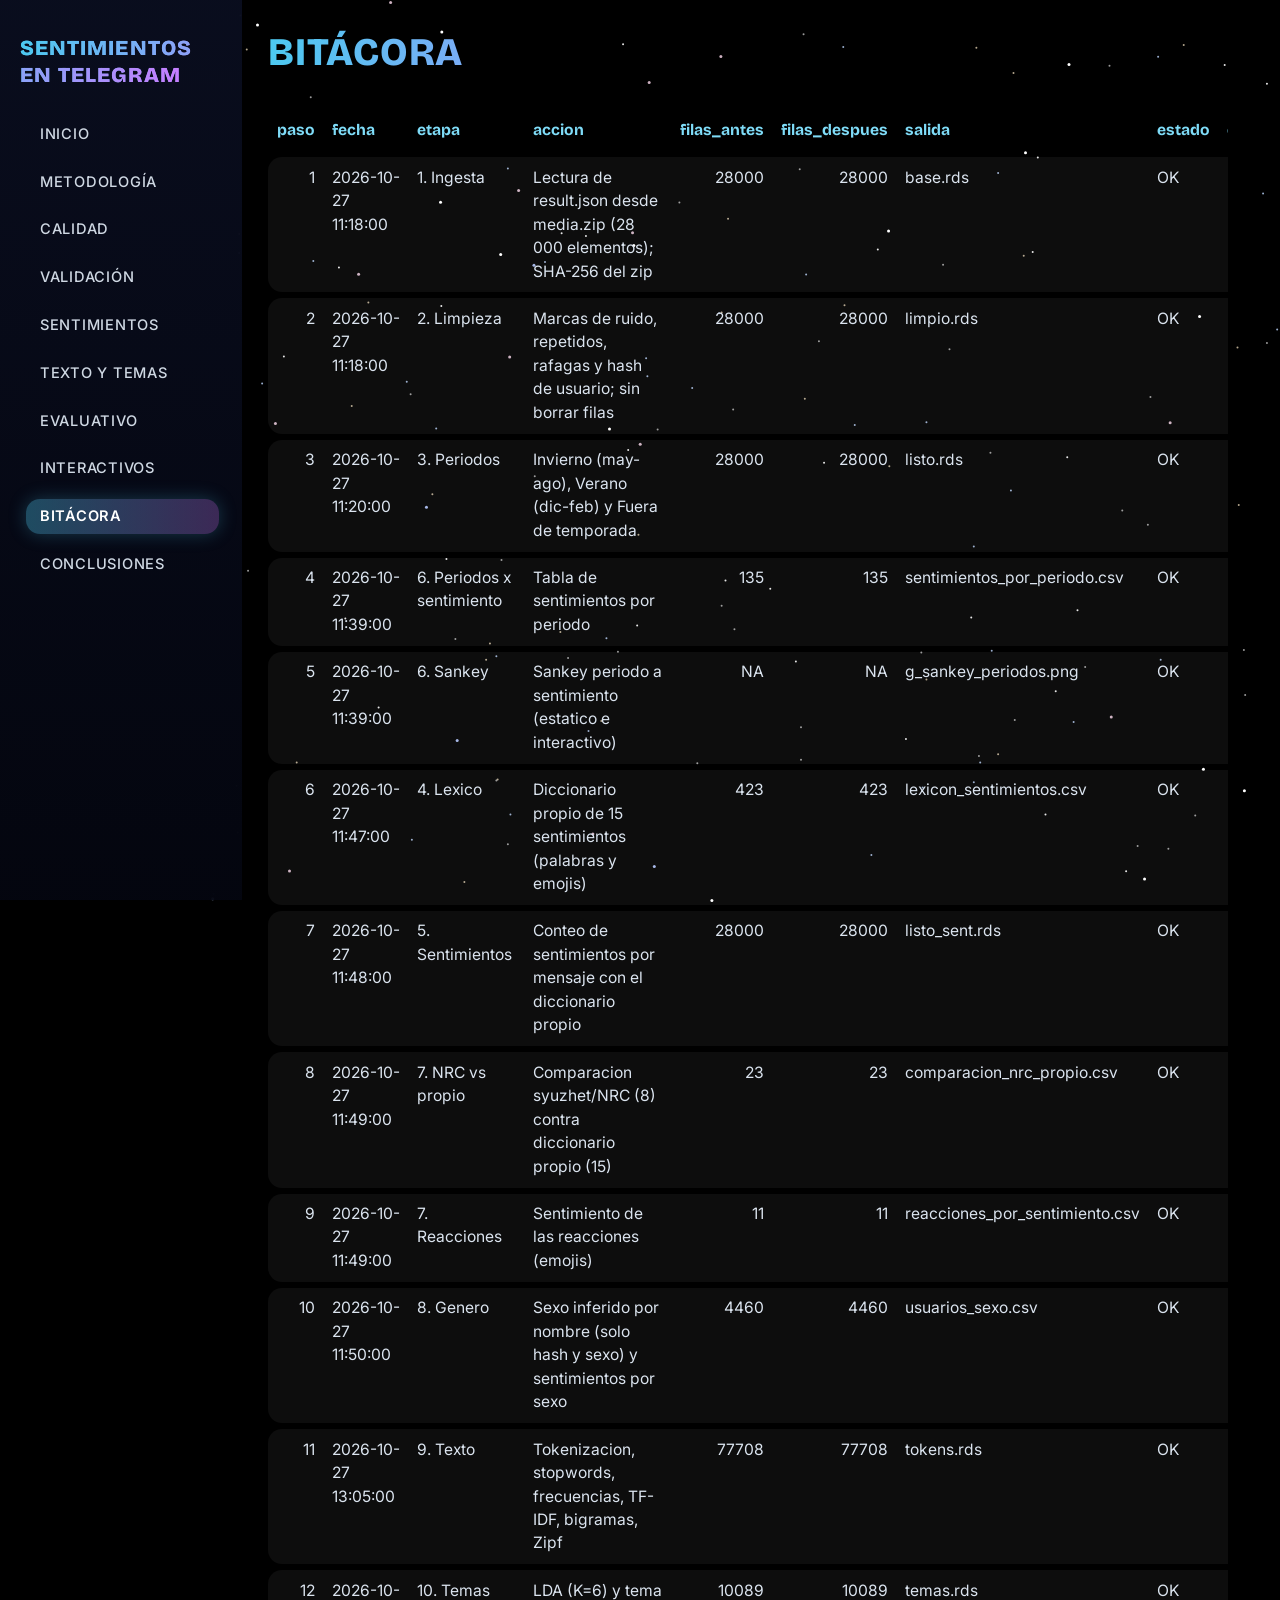
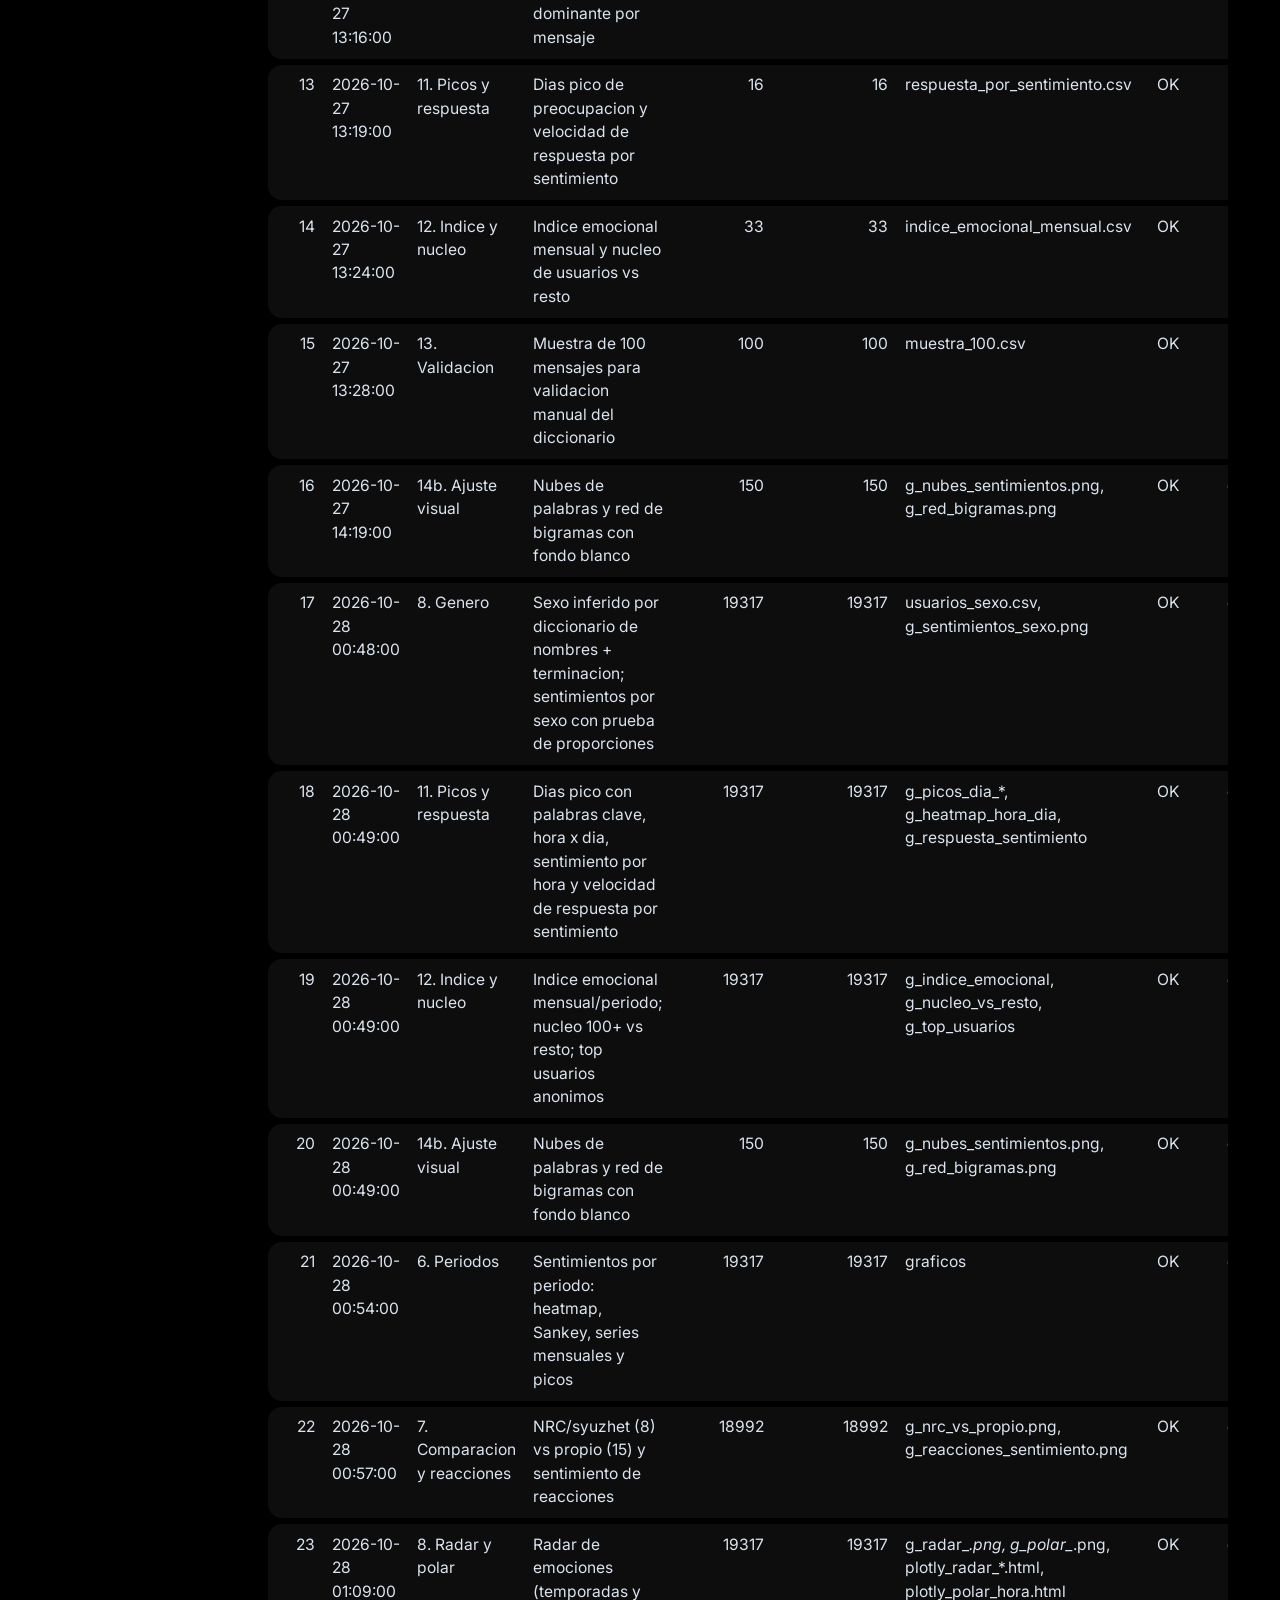
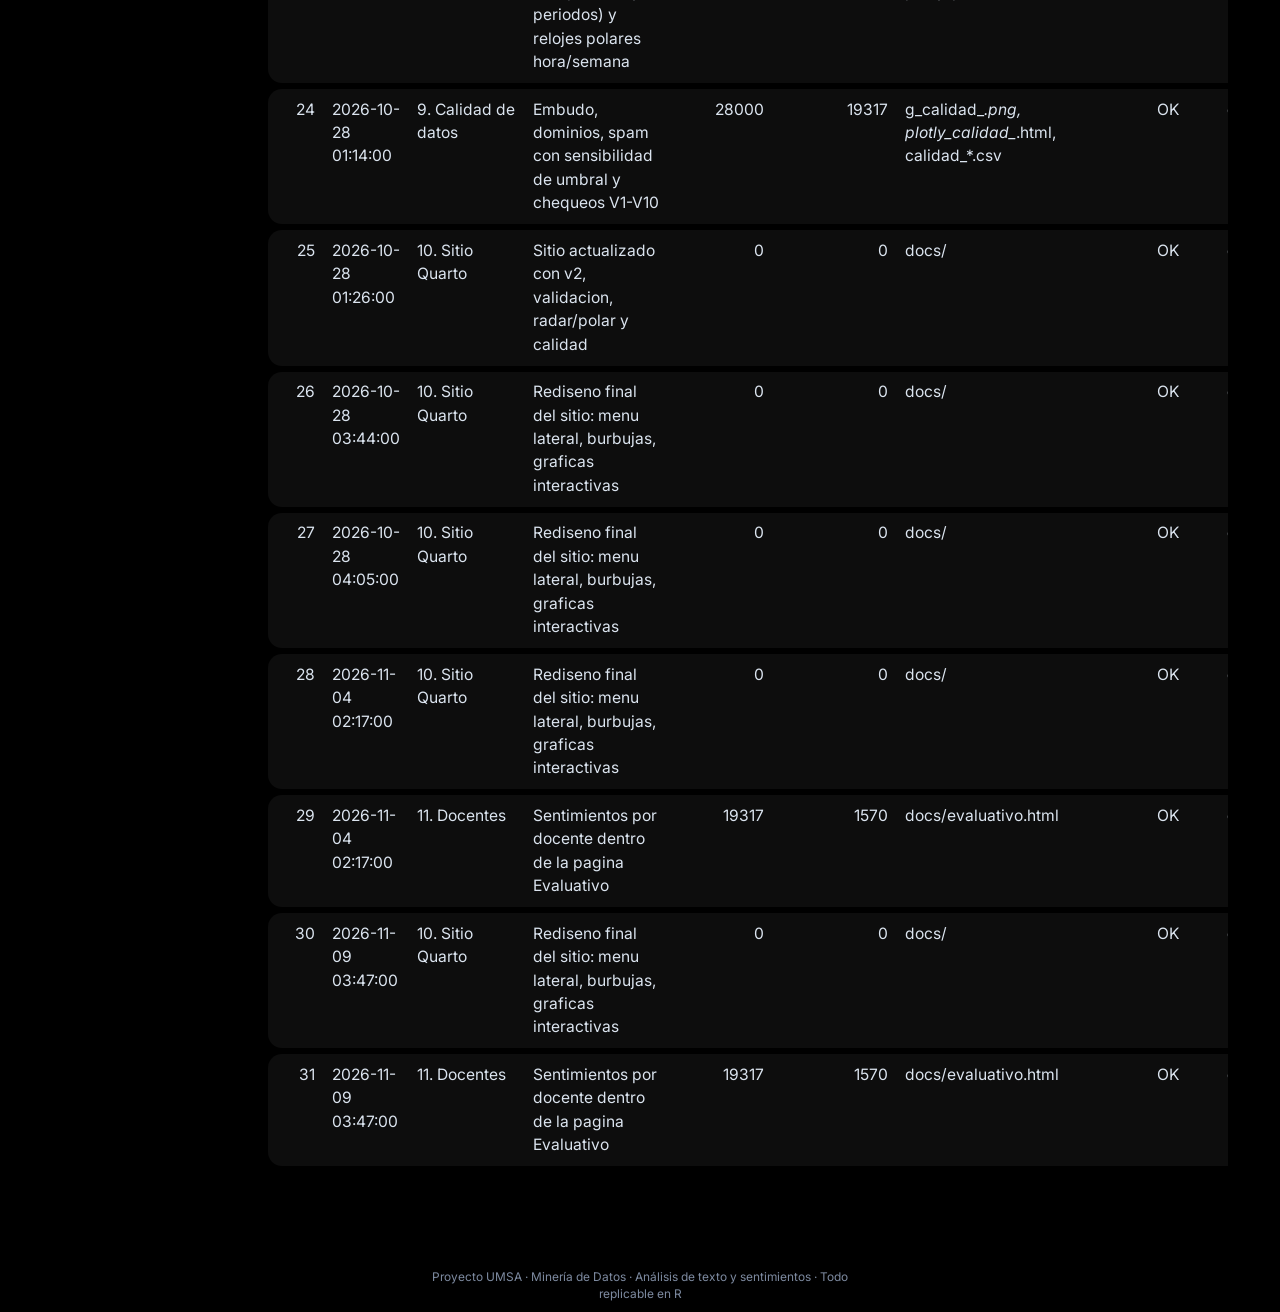
==== bitacora.html @ 72ab1517 "Add files via upload" ====
<!DOCTYPE html>
<html xmlns="http://www.w3.org/1999/xhtml" lang="en" xml:lang="en"><head>

<meta charset="utf-8">
<meta name="generator" content="quarto-1.10.18">

<meta name="viewport" content="width=device-width, initial-scale=1.0, user-scalable=yes">


<title>Bitácora – Sentimientos en Telegram</title>
<style>
/* Default styles provided by pandoc.
** See https://pandoc.org/MANUAL.html#variables-for-html for config info.
*/
span.smallcaps{font-variant: small-caps;}
div.columns{display: flex; gap: 1.5em;}
div.column{flex: auto;}
@media screen {
div.columns{gap: min(4vw, 1.5em);}
div.column{overflow-x: auto;}
}
div.hanging-indent{margin-left: 1.5em; text-indent: -1.5em;}
ul.task-list{list-style: none;}
ul.task-list li input[type="checkbox"] {
  width: 0.8em;
  margin: 0 0.8em 0.2em -1em; /* quarto-specific, see https://github.com/quarto-dev/quarto-cli/issues/4556 */ 
  vertical-align: middle;
}
</style>


<script src="site_libs/quarto-nav/quarto-nav.js"></script>
<script src="site_libs/quarto-nav/headroom.min.js"></script>
<script src="site_libs/clipboard/clipboard.min.js"></script>
<script src="site_libs/quarto-search/autocomplete.umd.js"></script>
<script src="site_libs/quarto-search/fuse.min.js"></script>
<script src="site_libs/quarto-search/quarto-search.js"></script>
<meta name="quarto:offset" content="./">
<script src="site_libs/quarto-html/quarto.js" type="module"></script>
<script src="site_libs/quarto-html/tabsets/tabsets.js" type="module"></script>
<script src="site_libs/quarto-html/popper.min.js"></script>
<script src="site_libs/quarto-html/tippy.umd.min.js"></script>
<script src="site_libs/quarto-html/anchor.min.js"></script>
<link href="site_libs/quarto-html/tippy.css" rel="stylesheet">
<link href="site_libs/quarto-html/quarto-syntax-highlighting-dark-b85bc7c33db8c58e0ec93c3465666fed.css" rel="stylesheet" id="quarto-text-highlighting-styles">
<script src="site_libs/bootstrap/bootstrap.min.js"></script>
<link href="site_libs/bootstrap/bootstrap-icons.css" rel="stylesheet">
<link href="site_libs/bootstrap/bootstrap-5462337d800d4acce2c3aed5f684d181.min.css" rel="stylesheet" append-hash="true" id="quarto-bootstrap" data-mode="dark">
<script id="quarto-search-options" type="application/json">{
  "location": "sidebar",
  "copy-button": false,
  "collapse-after": 3,
  "panel-placement": "start",
  "type": "textbox",
  "limit": 50,
  "keyboard-shortcut": [
    "f",
    "/",
    "s"
  ],
  "show-item-context": false,
  "language": {
    "search-no-results-text": "No results",
    "search-matching-documents-text": "matching documents",
    "search-copy-link-title": "Copy link to search",
    "search-hide-matches-text": "Hide additional matches",
    "search-more-match-text": "more match in this document",
    "search-more-matches-text": "more matches in this document",
    "search-clear-button-title": "Clear",
    "search-text-placeholder": "",
    "search-detached-cancel-button-title": "Cancel",
    "search-submit-button-title": "Submit",
    "search-label": "Search"
  }
}</script>
<style>html{ scroll-behavior: smooth; }</style>


<link rel="stylesheet" href="styles.css">
</head>

<body class="nav-sidebar docked fullcontent quarto-light">

<div id="quarto-search-results"></div>
  <header id="quarto-header" class="headroom fixed-top">
  <nav class="quarto-secondary-nav">
    <div class="container-fluid d-flex">
      <button type="button" class="quarto-btn-toggle btn" data-bs-toggle="collapse" role="button" data-bs-target=".quarto-sidebar-collapse-item" aria-controls="quarto-sidebar" aria-expanded="false" aria-label="Toggle sidebar navigation" onclick="if (window.quartoToggleHeadroom) { window.quartoToggleHeadroom(); }">
        <i class="bi bi-layout-text-sidebar-reverse"></i>
      </button>
        <nav class="quarto-page-breadcrumbs" aria-label="breadcrumb"><ol class="breadcrumb"><li class="breadcrumb-item"><a href="./bitacora.html">Bitácora</a></li></ol></nav>
        <a class="flex-grow-1" role="navigation" data-bs-toggle="collapse" data-bs-target=".quarto-sidebar-collapse-item" aria-controls="quarto-sidebar" aria-expanded="false" aria-label="Toggle sidebar navigation" onclick="if (window.quartoToggleHeadroom) { window.quartoToggleHeadroom(); }">      
        </a>
    </div>
  </nav>
</header>
<!-- content -->
<div id="quarto-content" class="quarto-container page-columns page-rows-contents page-layout-article">
<!-- sidebar -->
  <nav id="quarto-sidebar" class="sidebar collapse collapse-horizontal quarto-sidebar-collapse-item sidebar-navigation docked overflow-auto">
    <div class="pt-lg-2 mt-2 text-left sidebar-header">
    <div class="sidebar-title mb-0 py-0">
      <a href="./">Sentimientos en Telegram</a> 
    </div>
      </div>
    <div class="sidebar-menu-container"> 
    <ul class="list-unstyled mt-1">
        <li class="sidebar-item">
  <div class="sidebar-item-container"> 
  <a href="./index.html" class="sidebar-item-text sidebar-link">
 <span class="menu-text">Inicio</span></a>
  </div>
</li>
        <li class="sidebar-item">
  <div class="sidebar-item-container"> 
  <a href="./metodologia.html" class="sidebar-item-text sidebar-link">
 <span class="menu-text">Metodología</span></a>
  </div>
</li>
        <li class="sidebar-item">
  <div class="sidebar-item-container"> 
  <a href="./calidad.html" class="sidebar-item-text sidebar-link">
 <span class="menu-text">Calidad</span></a>
  </div>
</li>
        <li class="sidebar-item">
  <div class="sidebar-item-container"> 
  <a href="./validacion.html" class="sidebar-item-text sidebar-link">
 <span class="menu-text">Validación</span></a>
  </div>
</li>
        <li class="sidebar-item">
  <div class="sidebar-item-container"> 
  <a href="./sentimientos.html" class="sidebar-item-text sidebar-link">
 <span class="menu-text">Sentimientos</span></a>
  </div>
</li>
        <li class="sidebar-item">
  <div class="sidebar-item-container"> 
  <a href="./texto.html" class="sidebar-item-text sidebar-link">
 <span class="menu-text">Texto y temas</span></a>
  </div>
</li>
        <li class="sidebar-item">
  <div class="sidebar-item-container"> 
  <a href="./evaluativo.html" class="sidebar-item-text sidebar-link">
 <span class="menu-text">Evaluativo</span></a>
  </div>
</li>
        <li class="sidebar-item">
  <div class="sidebar-item-container"> 
  <a href="./interactivos.html" class="sidebar-item-text sidebar-link">
 <span class="menu-text">Interactivos</span></a>
  </div>
</li>
        <li class="sidebar-item">
  <div class="sidebar-item-container"> 
  <a href="./bitacora.html" class="sidebar-item-text sidebar-link active">
 <span class="menu-text">Bitácora</span></a>
  </div>
</li>
        <li class="sidebar-item">
  <div class="sidebar-item-container"> 
  <a href="./conclusiones.html" class="sidebar-item-text sidebar-link">
 <span class="menu-text">Conclusiones</span></a>
  </div>
</li>
    </ul>
    </div>
</nav>
<div id="quarto-sidebar-glass" class="quarto-sidebar-collapse-item" data-bs-toggle="collapse" data-bs-target=".quarto-sidebar-collapse-item"></div>
<!-- margin-sidebar -->
    
<!-- main -->
<main class="content" id="quarto-document-content">

<header id="title-block-header" class="quarto-title-block default">
<div class="quarto-title">
<h1 class="title">Bitácora</h1>
</div>



<div class="quarto-title-meta">

    
  
    
  </div>
  


</header>


<div style="overflow-x:auto">
<table class="caption-top table">
<colgroup>
<col style="width: 1%">
<col style="width: 7%">
<col style="width: 10%">
<col style="width: 37%">
<col style="width: 4%">
<col style="width: 5%">
<col style="width: 26%">
<col style="width: 2%">
<col style="width: 4%">
</colgroup>
<thead>
<tr class="header">
<th style="text-align: right;">paso</th>
<th style="text-align: left;">fecha</th>
<th style="text-align: left;">etapa</th>
<th style="text-align: left;">accion</th>
<th style="text-align: right;">filas_antes</th>
<th style="text-align: right;">filas_despues</th>
<th style="text-align: left;">salida</th>
<th style="text-align: left;">estado</th>
<th style="text-align: left;">origen</th>
</tr>
</thead>
<tbody>
<tr class="odd">
<td style="text-align: right;">1</td>
<td style="text-align: left;">2026-10-27 11:18:00</td>
<td style="text-align: left;">1. Ingesta</td>
<td style="text-align: left;">Lectura de result.json desde media.zip (28 000 elementos); SHA-256 del zip</td>
<td style="text-align: right;">28000</td>
<td style="text-align: right;">28000</td>
<td style="text-align: left;">base.rds</td>
<td style="text-align: left;">OK</td>
<td style="text-align: left;">reconstruida</td>
</tr>
<tr class="even">
<td style="text-align: right;">2</td>
<td style="text-align: left;">2026-10-27 11:18:00</td>
<td style="text-align: left;">2. Limpieza</td>
<td style="text-align: left;">Marcas de ruido, repetidos, rafagas y hash de usuario; sin borrar filas</td>
<td style="text-align: right;">28000</td>
<td style="text-align: right;">28000</td>
<td style="text-align: left;">limpio.rds</td>
<td style="text-align: left;">OK</td>
<td style="text-align: left;">reconstruida</td>
</tr>
<tr class="odd">
<td style="text-align: right;">3</td>
<td style="text-align: left;">2026-10-27 11:20:00</td>
<td style="text-align: left;">3. Periodos</td>
<td style="text-align: left;">Invierno (may-ago), Verano (dic-feb) y Fuera de temporada</td>
<td style="text-align: right;">28000</td>
<td style="text-align: right;">28000</td>
<td style="text-align: left;">listo.rds</td>
<td style="text-align: left;">OK</td>
<td style="text-align: left;">reconstruida</td>
</tr>
<tr class="even">
<td style="text-align: right;">4</td>
<td style="text-align: left;">2026-10-27 11:39:00</td>
<td style="text-align: left;">6. Periodos x sentimiento</td>
<td style="text-align: left;">Tabla de sentimientos por periodo</td>
<td style="text-align: right;">135</td>
<td style="text-align: right;">135</td>
<td style="text-align: left;">sentimientos_por_periodo.csv</td>
<td style="text-align: left;">OK</td>
<td style="text-align: left;">reconstruida</td>
</tr>
<tr class="odd">
<td style="text-align: right;">5</td>
<td style="text-align: left;">2026-10-27 11:39:00</td>
<td style="text-align: left;">6. Sankey</td>
<td style="text-align: left;">Sankey periodo a sentimiento (estatico e interactivo)</td>
<td style="text-align: right;">NA</td>
<td style="text-align: right;">NA</td>
<td style="text-align: left;">g_sankey_periodos.png</td>
<td style="text-align: left;">OK</td>
<td style="text-align: left;">reconstruida</td>
</tr>
<tr class="even">
<td style="text-align: right;">6</td>
<td style="text-align: left;">2026-10-27 11:47:00</td>
<td style="text-align: left;">4. Lexico</td>
<td style="text-align: left;">Diccionario propio de 15 sentimientos (palabras y emojis)</td>
<td style="text-align: right;">423</td>
<td style="text-align: right;">423</td>
<td style="text-align: left;">lexicon_sentimientos.csv</td>
<td style="text-align: left;">OK</td>
<td style="text-align: left;">reconstruida</td>
</tr>
<tr class="odd">
<td style="text-align: right;">7</td>
<td style="text-align: left;">2026-10-27 11:48:00</td>
<td style="text-align: left;">5. Sentimientos</td>
<td style="text-align: left;">Conteo de sentimientos por mensaje con el diccionario propio</td>
<td style="text-align: right;">28000</td>
<td style="text-align: right;">28000</td>
<td style="text-align: left;">listo_sent.rds</td>
<td style="text-align: left;">OK</td>
<td style="text-align: left;">reconstruida</td>
</tr>
<tr class="even">
<td style="text-align: right;">8</td>
<td style="text-align: left;">2026-10-27 11:49:00</td>
<td style="text-align: left;">7. NRC vs propio</td>
<td style="text-align: left;">Comparacion syuzhet/NRC (8) contra diccionario propio (15)</td>
<td style="text-align: right;">23</td>
<td style="text-align: right;">23</td>
<td style="text-align: left;">comparacion_nrc_propio.csv</td>
<td style="text-align: left;">OK</td>
<td style="text-align: left;">reconstruida</td>
</tr>
<tr class="odd">
<td style="text-align: right;">9</td>
<td style="text-align: left;">2026-10-27 11:49:00</td>
<td style="text-align: left;">7. Reacciones</td>
<td style="text-align: left;">Sentimiento de las reacciones (emojis)</td>
<td style="text-align: right;">11</td>
<td style="text-align: right;">11</td>
<td style="text-align: left;">reacciones_por_sentimiento.csv</td>
<td style="text-align: left;">OK</td>
<td style="text-align: left;">reconstruida</td>
</tr>
<tr class="even">
<td style="text-align: right;">10</td>
<td style="text-align: left;">2026-10-27 11:50:00</td>
<td style="text-align: left;">8. Genero</td>
<td style="text-align: left;">Sexo inferido por nombre (solo hash y sexo) y sentimientos por sexo</td>
<td style="text-align: right;">4460</td>
<td style="text-align: right;">4460</td>
<td style="text-align: left;">usuarios_sexo.csv</td>
<td style="text-align: left;">OK</td>
<td style="text-align: left;">reconstruida</td>
</tr>
<tr class="odd">
<td style="text-align: right;">11</td>
<td style="text-align: left;">2026-10-27 13:05:00</td>
<td style="text-align: left;">9. Texto</td>
<td style="text-align: left;">Tokenizacion, stopwords, frecuencias, TF-IDF, bigramas, Zipf</td>
<td style="text-align: right;">77708</td>
<td style="text-align: right;">77708</td>
<td style="text-align: left;">tokens.rds</td>
<td style="text-align: left;">OK</td>
<td style="text-align: left;">reconstruida</td>
</tr>
<tr class="even">
<td style="text-align: right;">12</td>
<td style="text-align: left;">2026-10-27 13:16:00</td>
<td style="text-align: left;">10. Temas</td>
<td style="text-align: left;">LDA (K=6) y tema dominante por mensaje</td>
<td style="text-align: right;">10089</td>
<td style="text-align: right;">10089</td>
<td style="text-align: left;">temas.rds</td>
<td style="text-align: left;">OK</td>
<td style="text-align: left;">reconstruida</td>
</tr>
<tr class="odd">
<td style="text-align: right;">13</td>
<td style="text-align: left;">2026-10-27 13:19:00</td>
<td style="text-align: left;">11. Picos y respuesta</td>
<td style="text-align: left;">Dias pico de preocupacion y velocidad de respuesta por sentimiento</td>
<td style="text-align: right;">16</td>
<td style="text-align: right;">16</td>
<td style="text-align: left;">respuesta_por_sentimiento.csv</td>
<td style="text-align: left;">OK</td>
<td style="text-align: left;">reconstruida</td>
</tr>
<tr class="even">
<td style="text-align: right;">14</td>
<td style="text-align: left;">2026-10-27 13:24:00</td>
<td style="text-align: left;">12. Indice y nucleo</td>
<td style="text-align: left;">Indice emocional mensual y nucleo de usuarios vs resto</td>
<td style="text-align: right;">33</td>
<td style="text-align: right;">33</td>
<td style="text-align: left;">indice_emocional_mensual.csv</td>
<td style="text-align: left;">OK</td>
<td style="text-align: left;">reconstruida</td>
</tr>
<tr class="odd">
<td style="text-align: right;">15</td>
<td style="text-align: left;">2026-10-27 13:28:00</td>
<td style="text-align: left;">13. Validacion</td>
<td style="text-align: left;">Muestra de 100 mensajes para validacion manual del diccionario</td>
<td style="text-align: right;">100</td>
<td style="text-align: right;">100</td>
<td style="text-align: left;">muestra_100.csv</td>
<td style="text-align: left;">OK</td>
<td style="text-align: left;">reconstruida</td>
</tr>
<tr class="even">
<td style="text-align: right;">16</td>
<td style="text-align: left;">2026-10-27 14:19:00</td>
<td style="text-align: left;">14b. Ajuste visual</td>
<td style="text-align: left;">Nubes de palabras y red de bigramas con fondo blanco</td>
<td style="text-align: right;">150</td>
<td style="text-align: right;">150</td>
<td style="text-align: left;">g_nubes_sentimientos.png, g_red_bigramas.png</td>
<td style="text-align: left;">OK</td>
<td style="text-align: left;">ejecucion</td>
</tr>
<tr class="odd">
<td style="text-align: right;">17</td>
<td style="text-align: left;">2026-10-28 00:48:00</td>
<td style="text-align: left;">8. Genero</td>
<td style="text-align: left;">Sexo inferido por diccionario de nombres + terminacion; sentimientos por sexo con prueba de proporciones</td>
<td style="text-align: right;">19317</td>
<td style="text-align: right;">19317</td>
<td style="text-align: left;">usuarios_sexo.csv, g_sentimientos_sexo.png</td>
<td style="text-align: left;">OK</td>
<td style="text-align: left;">ejecucion</td>
</tr>
<tr class="even">
<td style="text-align: right;">18</td>
<td style="text-align: left;">2026-10-28 00:49:00</td>
<td style="text-align: left;">11. Picos y respuesta</td>
<td style="text-align: left;">Dias pico con palabras clave, hora x dia, sentimiento por hora y velocidad de respuesta por sentimiento</td>
<td style="text-align: right;">19317</td>
<td style="text-align: right;">19317</td>
<td style="text-align: left;">g_picos_dia_*, g_heatmap_hora_dia, g_respuesta_sentimiento</td>
<td style="text-align: left;">OK</td>
<td style="text-align: left;">ejecucion</td>
</tr>
<tr class="odd">
<td style="text-align: right;">19</td>
<td style="text-align: left;">2026-10-28 00:49:00</td>
<td style="text-align: left;">12. Indice y nucleo</td>
<td style="text-align: left;">Indice emocional mensual/periodo; nucleo 100+ vs resto; top usuarios anonimos</td>
<td style="text-align: right;">19317</td>
<td style="text-align: right;">19317</td>
<td style="text-align: left;">g_indice_emocional, g_nucleo_vs_resto, g_top_usuarios</td>
<td style="text-align: left;">OK</td>
<td style="text-align: left;">ejecucion</td>
</tr>
<tr class="even">
<td style="text-align: right;">20</td>
<td style="text-align: left;">2026-10-28 00:49:00</td>
<td style="text-align: left;">14b. Ajuste visual</td>
<td style="text-align: left;">Nubes de palabras y red de bigramas con fondo blanco</td>
<td style="text-align: right;">150</td>
<td style="text-align: right;">150</td>
<td style="text-align: left;">g_nubes_sentimientos.png, g_red_bigramas.png</td>
<td style="text-align: left;">OK</td>
<td style="text-align: left;">ejecucion</td>
</tr>
<tr class="odd">
<td style="text-align: right;">21</td>
<td style="text-align: left;">2026-10-28 00:54:00</td>
<td style="text-align: left;">6. Periodos</td>
<td style="text-align: left;">Sentimientos por periodo: heatmap, Sankey, series mensuales y picos</td>
<td style="text-align: right;">19317</td>
<td style="text-align: right;">19317</td>
<td style="text-align: left;">graficos</td>
<td style="text-align: left;">OK</td>
<td style="text-align: left;">ejecucion</td>
</tr>
<tr class="even">
<td style="text-align: right;">22</td>
<td style="text-align: left;">2026-10-28 00:57:00</td>
<td style="text-align: left;">7. Comparacion y reacciones</td>
<td style="text-align: left;">NRC/syuzhet (8) vs propio (15) y sentimiento de reacciones</td>
<td style="text-align: right;">18992</td>
<td style="text-align: right;">18992</td>
<td style="text-align: left;">g_nrc_vs_propio.png, g_reacciones_sentimiento.png</td>
<td style="text-align: left;">OK</td>
<td style="text-align: left;">ejecucion</td>
</tr>
<tr class="odd">
<td style="text-align: right;">23</td>
<td style="text-align: left;">2026-10-28 01:09:00</td>
<td style="text-align: left;">8. Radar y polar</td>
<td style="text-align: left;">Radar de emociones (temporadas y periodos) y relojes polares hora/semana</td>
<td style="text-align: right;">19317</td>
<td style="text-align: right;">19317</td>
<td style="text-align: left;">g_radar_<em>.png, g_polar_</em>.png, plotly_radar_*.html, plotly_polar_hora.html</td>
<td style="text-align: left;">OK</td>
<td style="text-align: left;">ejecucion</td>
</tr>
<tr class="even">
<td style="text-align: right;">24</td>
<td style="text-align: left;">2026-10-28 01:14:00</td>
<td style="text-align: left;">9. Calidad de datos</td>
<td style="text-align: left;">Embudo, dominios, spam con sensibilidad de umbral y chequeos V1-V10</td>
<td style="text-align: right;">28000</td>
<td style="text-align: right;">19317</td>
<td style="text-align: left;">g_calidad_<em>.png, plotly_calidad_</em>.html, calidad_*.csv</td>
<td style="text-align: left;">OK</td>
<td style="text-align: left;">ejecucion</td>
</tr>
<tr class="odd">
<td style="text-align: right;">25</td>
<td style="text-align: left;">2026-10-28 01:26:00</td>
<td style="text-align: left;">10. Sitio Quarto</td>
<td style="text-align: left;">Sitio actualizado con v2, validacion, radar/polar y calidad</td>
<td style="text-align: right;">0</td>
<td style="text-align: right;">0</td>
<td style="text-align: left;">docs/</td>
<td style="text-align: left;">OK</td>
<td style="text-align: left;">ejecucion</td>
</tr>
<tr class="even">
<td style="text-align: right;">26</td>
<td style="text-align: left;">2026-10-28 03:44:00</td>
<td style="text-align: left;">10. Sitio Quarto</td>
<td style="text-align: left;">Rediseno final del sitio: menu lateral, burbujas, graficas interactivas</td>
<td style="text-align: right;">0</td>
<td style="text-align: right;">0</td>
<td style="text-align: left;">docs/</td>
<td style="text-align: left;">OK</td>
<td style="text-align: left;">ejecucion</td>
</tr>
<tr class="odd">
<td style="text-align: right;">27</td>
<td style="text-align: left;">2026-10-28 04:05:00</td>
<td style="text-align: left;">10. Sitio Quarto</td>
<td style="text-align: left;">Rediseno final del sitio: menu lateral, burbujas, graficas interactivas</td>
<td style="text-align: right;">0</td>
<td style="text-align: right;">0</td>
<td style="text-align: left;">docs/</td>
<td style="text-align: left;">OK</td>
<td style="text-align: left;">ejecucion</td>
</tr>
<tr class="even">
<td style="text-align: right;">28</td>
<td style="text-align: left;">2026-11-04 02:17:00</td>
<td style="text-align: left;">10. Sitio Quarto</td>
<td style="text-align: left;">Rediseno final del sitio: menu lateral, burbujas, graficas interactivas</td>
<td style="text-align: right;">0</td>
<td style="text-align: right;">0</td>
<td style="text-align: left;">docs/</td>
<td style="text-align: left;">OK</td>
<td style="text-align: left;">ejecucion</td>
</tr>
<tr class="odd">
<td style="text-align: right;">29</td>
<td style="text-align: left;">2026-11-04 02:17:00</td>
<td style="text-align: left;">11. Docentes</td>
<td style="text-align: left;">Sentimientos por docente dentro de la pagina Evaluativo</td>
<td style="text-align: right;">19317</td>
<td style="text-align: right;">1570</td>
<td style="text-align: left;">docs/evaluativo.html</td>
<td style="text-align: left;">OK</td>
<td style="text-align: left;">ejecucion</td>
</tr>
<tr class="even">
<td style="text-align: right;">30</td>
<td style="text-align: left;">2026-11-09 03:47:00</td>
<td style="text-align: left;">10. Sitio Quarto</td>
<td style="text-align: left;">Rediseno final del sitio: menu lateral, burbujas, graficas interactivas</td>
<td style="text-align: right;">0</td>
<td style="text-align: right;">0</td>
<td style="text-align: left;">docs/</td>
<td style="text-align: left;">OK</td>
<td style="text-align: left;">ejecucion</td>
</tr>
<tr class="odd">
<td style="text-align: right;">31</td>
<td style="text-align: left;">2026-11-09 03:47:00</td>
<td style="text-align: left;">11. Docentes</td>
<td style="text-align: left;">Sentimientos por docente dentro de la pagina Evaluativo</td>
<td style="text-align: right;">19317</td>
<td style="text-align: right;">1570</td>
<td style="text-align: left;">docs/evaluativo.html</td>
<td style="text-align: left;">OK</td>
<td style="text-align: left;">ejecucion</td>
</tr>
</tbody>
</table>
</div>



</main> <!-- /main -->
<script id="quarto-html-after-body" type="application/javascript">
  window.document.addEventListener("DOMContentLoaded", function (event) {
    const icon = "";
    const anchorJS = new window.AnchorJS();
    anchorJS.options = {
      placement: 'right',
      icon: icon
    };
    anchorJS.add('.anchored');
    const isCodeAnnotation = (el) => {
      for (const clz of el.classList) {
        if (clz.startsWith('code-annotation-')) {                     
          return true;
        }
      }
      return false;
    }
    const onCopySuccess = function(e) {
      // button target
      const button = e.trigger;
      // don't keep focus
      button.blur();
      // flash "checked"
      button.classList.add('code-copy-button-checked');
      var currentTitle = button.getAttribute("title");
      button.setAttribute("title", "Copied!");
      let tooltip;
      if (window.bootstrap) {
        button.setAttribute("data-bs-toggle", "tooltip");
        button.setAttribute("data-bs-placement", "left");
        button.setAttribute("data-bs-title", "Copied!");
        tooltip = new bootstrap.Tooltip(button, 
          { trigger: "manual", 
            customClass: "code-copy-button-tooltip",
            offset: [0, -8]});
        tooltip.show();    
      }
      setTimeout(function() {
        if (tooltip) {
          tooltip.hide();
          button.removeAttribute("data-bs-title");
          button.removeAttribute("data-bs-toggle");
          button.removeAttribute("data-bs-placement");
        }
        button.setAttribute("title", currentTitle);
        button.classList.remove('code-copy-button-checked');
      }, 1000);
      // clear code selection
      e.clearSelection();
    }
    const getTextToCopy = function(trigger) {
      const outerScaffold = trigger.parentElement.cloneNode(true);
      const codeEl = outerScaffold.querySelector('code');
      for (const childEl of codeEl.children) {
        if (isCodeAnnotation(childEl)) {
          childEl.remove();
        }
      }
      return codeEl.innerText;
    }
    const clipboard = new window.ClipboardJS('.code-copy-button:not([data-in-quarto-modal])', {
      text: getTextToCopy
    });
    clipboard.on('success', onCopySuccess);
    if (window.document.getElementById('quarto-embedded-source-code-modal')) {
      const clipboardModal = new window.ClipboardJS('.code-copy-button[data-in-quarto-modal]', {
        text: getTextToCopy,
        container: window.document.getElementById('quarto-embedded-source-code-modal')
      });
      clipboardModal.on('success', onCopySuccess);
    }
      var localhostRegex = new RegExp(/^(?:http|https):\/\/localhost\:?[0-9]*\//);
      var mailtoRegex = new RegExp(/^mailto:/);
        var filterRegex = new RegExp('/' + window.location.host + '/');
      var isInternal = (href) => {
          return filterRegex.test(href) || localhostRegex.test(href) || mailtoRegex.test(href);
      }
      // Inspect non-navigation links and adorn them if external
     var links = window.document.querySelectorAll('a[href]:not(.nav-link):not(.navbar-brand):not(.toc-action):not(.sidebar-link):not(.sidebar-item-toggle):not(.pagination-link):not(.no-external):not([aria-hidden]):not(.dropdown-item):not(.quarto-navigation-tool):not(.about-link)');
      for (var i=0; i<links.length; i++) {
        const link = links[i];
        if (!isInternal(link.href)) {
          // undo the damage that might have been done by quarto-nav.js in the case of
          // links that we want to consider external
          if (link.dataset.originalHref !== undefined) {
            link.href = link.dataset.originalHref;
          }
        }
      }
    function tippyHover(el, contentFn, onTriggerFn, onUntriggerFn) {
      const config = {
        allowHTML: true,
        maxWidth: 500,
        delay: 100,
        arrow: false,
        appendTo: function(el) {
            return el.parentElement;
        },
        interactive: true,
        interactiveBorder: 10,
        theme: 'quarto',
        placement: 'bottom-start',
      };
      if (contentFn) {
        config.content = contentFn;
      }
      if (onTriggerFn) {
        config.onTrigger = onTriggerFn;
      }
      if (onUntriggerFn) {
        config.onUntrigger = onUntriggerFn;
      }
      window.tippy(el, config); 
    }
    const noterefs = window.document.querySelectorAll('a[role="doc-noteref"]');
    for (var i=0; i<noterefs.length; i++) {
      const ref = noterefs[i];
      tippyHover(ref, function() {
        // use id or data attribute instead here
        let href = ref.getAttribute('data-footnote-href') || ref.getAttribute('href');
        try { href = new URL(href).hash; } catch {}
        const id = href.replace(/^#\/?/, "");
        const note = window.document.getElementById(id);
        if (note) {
          return note.innerHTML;
        } else {
          return "";
        }
      });
    }
    const xrefs = window.document.querySelectorAll('a.quarto-xref');
    const processXRef = (id, note) => {
      // Strip column container classes
      const stripColumnClz = (el) => {
        el.classList.remove("page-full", "page-columns");
        if (el.children) {
          for (const child of el.children) {
            stripColumnClz(child);
          }
        }
      }
      stripColumnClz(note)
      if (id === null || id.startsWith('sec-')) {
        // Special case sections, only their first couple elements
        const container = document.createElement("div");
        if (note.children && note.children.length > 2) {
          container.appendChild(note.children[0].cloneNode(true));
          for (let i = 1; i < note.children.length; i++) {
            const child = note.children[i];
            if (child.tagName === "P" && child.innerText === "") {
              continue;
            } else {
              container.appendChild(child.cloneNode(true));
              break;
            }
          }
          if (window.Quarto?.typesetMath) {
            window.Quarto.typesetMath(container);
          }
          return container.innerHTML
        } else {
          if (window.Quarto?.typesetMath) {
            window.Quarto.typesetMath(note);
          }
          return note.innerHTML;
        }
      } else {
        // Remove any anchor links if they are present
        const anchorLink = note.querySelector('a.anchorjs-link');
        if (anchorLink) {
          anchorLink.remove();
        }
        if (window.Quarto?.typesetMath) {
          window.Quarto.typesetMath(note);
        }
        if (note.classList.contains("callout")) {
          return note.outerHTML;
        } else {
          return note.innerHTML;
        }
      }
    }
    for (var i=0; i<xrefs.length; i++) {
      const xref = xrefs[i];
      tippyHover(xref, undefined, function(instance) {
        instance.disable();
        let url = xref.getAttribute('href');
        let hash = undefined; 
        if (url.startsWith('#')) {
          hash = url;
        } else {
          try { hash = new URL(url).hash; } catch {}
        }
        if (hash) {
          const id = hash.replace(/^#\/?/, "");
          const note = window.document.getElementById(id);
          if (note !== null) {
            try {
              const html = processXRef(id, note.cloneNode(true));
              instance.setContent(html);
            } finally {
              instance.enable();
              instance.show();
            }
          } else {
            // See if we can fetch this
            fetch(url.split('#')[0])
            .then(res => res.text())
            .then(html => {
              const parser = new DOMParser();
              const htmlDoc = parser.parseFromString(html, "text/html");
              const note = htmlDoc.getElementById(id);
              if (note !== null) {
                const html = processXRef(id, note);
                instance.setContent(html);
              } 
            }).finally(() => {
              instance.enable();
              instance.show();
            });
          }
        } else {
          // See if we can fetch a full url (with no hash to target)
          // This is a special case and we should probably do some content thinning / targeting
          fetch(url)
          .then(res => res.text())
          .then(html => {
            const parser = new DOMParser();
            const htmlDoc = parser.parseFromString(html, "text/html");
            const note = htmlDoc.querySelector('main.content');
            if (note !== null) {
              // This should only happen for chapter cross references
              // (since there is no id in the URL)
              // remove the first header
              if (note.children.length > 0 && note.children[0].tagName === "HEADER") {
                note.children[0].remove();
              }
              const html = processXRef(null, note);
              instance.setContent(html);
            } 
          }).finally(() => {
            instance.enable();
            instance.show();
          });
        }
      }, function(instance) {
      });
    }
        let selectedAnnoteEl;
        const selectorForAnnotation = ( cell, annotation) => {
          let cellAttr = 'data-code-cell="' + cell + '"';
          let lineAttr = 'data-code-annotation="' +  annotation + '"';
          const selector = 'span[' + cellAttr + '][' + lineAttr + ']';
          return selector;
        }
        const selectCodeLines = (annoteEl) => {
          const doc = window.document;
          const targetCell = annoteEl.getAttribute("data-target-cell");
          const targetAnnotation = annoteEl.getAttribute("data-target-annotation");
          const annoteSpan = window.document.querySelector(selectorForAnnotation(targetCell, targetAnnotation));
          const lines = annoteSpan.getAttribute("data-code-lines").split(",");
          const lineIds = lines.map((line) => {
            return targetCell + "-" + line;
          })
          let top = null;
          let height = null;
          let parent = null;
          if (lineIds.length > 0) {
              //compute the position of the single el (top and bottom and make a div)
              const el = window.document.getElementById(lineIds[0]);
              top = el.offsetTop;
              height = el.offsetHeight;
              parent = el.parentElement.parentElement;
            if (lineIds.length > 1) {
              const lastEl = window.document.getElementById(lineIds[lineIds.length - 1]);
              const bottom = lastEl.offsetTop + lastEl.offsetHeight;
              height = bottom - top;
            }
            if (top !== null && height !== null && parent !== null) {
              // cook up a div (if necessary) and position it 
              let div = window.document.getElementById("code-annotation-line-highlight");
              if (div === null) {
                div = window.document.createElement("div");
                div.setAttribute("id", "code-annotation-line-highlight");
                div.style.position = 'absolute';
                parent.appendChild(div);
              }
              div.style.top = top - 2 + "px";
              div.style.height = height + 4 + "px";
              div.style.left = 0;
              let gutterDiv = window.document.getElementById("code-annotation-line-highlight-gutter");
              if (gutterDiv === null) {
                gutterDiv = window.document.createElement("div");
                gutterDiv.setAttribute("id", "code-annotation-line-highlight-gutter");
                gutterDiv.style.position = 'absolute';
                const codeCell = window.document.getElementById(targetCell);
                const gutter = codeCell.querySelector('.code-annotation-gutter');
                gutter.appendChild(gutterDiv);
              }
              gutterDiv.style.top = top - 2 + "px";
              gutterDiv.style.height = height + 4 + "px";
            }
            selectedAnnoteEl = annoteEl;
          }
        };
        const unselectCodeLines = () => {
          const elementsIds = ["code-annotation-line-highlight", "code-annotation-line-highlight-gutter"];
          elementsIds.forEach((elId) => {
            const div = window.document.getElementById(elId);
            if (div) {
              div.remove();
            }
          });
          selectedAnnoteEl = undefined;
        };
          // Handle positioning of the toggle
      window.addEventListener(
        "resize",
        throttle(() => {
          elRect = undefined;
          if (selectedAnnoteEl) {
            selectCodeLines(selectedAnnoteEl);
          }
        }, 10)
      );
      function throttle(fn, ms) {
      let throttle = false;
      let timer;
        return (...args) => {
          if(!throttle) { // first call gets through
              fn.apply(this, args);
              throttle = true;
          } else { // all the others get throttled
              if(timer) clearTimeout(timer); // cancel #2
              timer = setTimeout(() => {
                fn.apply(this, args);
                timer = throttle = false;
              }, ms);
          }
        };
      }
        // Attach click handler to the DT
        const annoteDls = window.document.querySelectorAll('dt[data-target-cell]');
        for (const annoteDlNode of annoteDls) {
          annoteDlNode.addEventListener('click', (event) => {
            const clickedEl = event.target;
            if (clickedEl !== selectedAnnoteEl) {
              unselectCodeLines();
              const activeEl = window.document.querySelector('dt[data-target-cell].code-annotation-active');
              if (activeEl) {
                activeEl.classList.remove('code-annotation-active');
              }
              selectCodeLines(clickedEl);
              clickedEl.classList.add('code-annotation-active');
            } else {
              // Unselect the line
              unselectCodeLines();
              clickedEl.classList.remove('code-annotation-active');
            }
          });
        }
    const findCites = (el) => {
      const parentEl = el.parentElement;
      if (parentEl) {
        const cites = parentEl.dataset.cites;
        if (cites) {
          return {
            el,
            cites: cites.split(' ')
          };
        } else {
          return findCites(el.parentElement)
        }
      } else {
        return undefined;
      }
    };
    var bibliorefs = window.document.querySelectorAll('a[role="doc-biblioref"]');
    for (var i=0; i<bibliorefs.length; i++) {
      const ref = bibliorefs[i];
      const citeInfo = findCites(ref);
      if (citeInfo) {
        tippyHover(citeInfo.el, function() {
          var popup = window.document.createElement('div');
          citeInfo.cites.forEach(function(cite) {
            var citeDiv = window.document.createElement('div');
            citeDiv.classList.add('hanging-indent');
            citeDiv.classList.add('csl-entry');
            var biblioDiv = window.document.getElementById('ref-' + cite);
            if (biblioDiv) {
              citeDiv.innerHTML = biblioDiv.innerHTML;
            }
            popup.appendChild(citeDiv);
          });
          return popup.innerHTML;
        });
      }
    }
  });
  </script>
</div> <!-- /content -->
<footer class="footer">
  <div class="nav-footer">
    <div class="nav-footer-left">
      &nbsp;
    </div>   
    <div class="nav-footer-center">
<p>Proyecto UMSA · Minería de Datos · Análisis de texto y sentimientos · Todo replicable en R</p>
</div>
    <div class="nav-footer-right">
      &nbsp;
    </div>
  </div>
</footer>




<script src="site_libs/quarto-html/zenscroll-min.js"></script>
</body></html>
---- site_libs/quarto-html/tippy.css ----
.tippy-box[data-animation=fade][data-state=hidden]{opacity:0}[data-tippy-root]{max-width:calc(100vw - 10px)}.tippy-box{position:relative;background-color:#333;color:#fff;border-radius:4px;font-size:14px;line-height:1.4;white-space:normal;outline:0;transition-property:transform,visibility,opacity}.tippy-box[data-placement^=top]>.tippy-arrow{bottom:0}.tippy-box[data-placement^=top]>.tippy-arrow:before{bottom:-7px;left:0;border-width:8px 8px 0;border-top-color:initial;transform-origin:center top}.tippy-box[data-placement^=bottom]>.tippy-arrow{top:0}.tippy-box[data-placement^=bottom]>.tippy-arrow:before{top:-7px;left:0;border-width:0 8px 8px;border-bottom-color:initial;transform-origin:center bottom}.tippy-box[data-placement^=left]>.tippy-arrow{right:0}.tippy-box[data-placement^=left]>.tippy-arrow:before{border-width:8px 0 8px 8px;border-left-color:initial;right:-7px;transform-origin:center left}.tippy-box[data-placement^=right]>.tippy-arrow{left:0}.tippy-box[data-placement^=right]>.tippy-arrow:before{left:-7px;border-width:8px 8px 8px 0;border-right-color:initial;transform-origin:center right}.tippy-box[data-inertia][data-state=visible]{transition-timing-function:cubic-bezier(.54,1.5,.38,1.11)}.tippy-arrow{width:16px;height:16px;color:#333}.tippy-arrow:before{content:"";position:absolute;border-color:transparent;border-style:solid}.tippy-content{position:relative;padding:5px 9px;z-index:1}
---- site_libs/quarto-html/quarto-syntax-highlighting-dark-b85bc7c33db8c58e0ec93c3465666fed.css ----
/* quarto syntax highlight colors */
:root {
  --quarto-hl-al-color: #f07178;
  --quarto-hl-an-color: #d4d0ab;
  --quarto-hl-at-color: #00e0e0;
  --quarto-hl-bn-color: #d4d0ab;
  --quarto-hl-bu-color: #abe338;
  --quarto-hl-ch-color: #abe338;
  --quarto-hl-co-color: #f8f8f2;
  --quarto-hl-cv-color: #ffd700;
  --quarto-hl-cn-color: #ffd700;
  --quarto-hl-cf-color: #ffa07a;
  --quarto-hl-dt-color: #ffa07a;
  --quarto-hl-dv-color: #d4d0ab;
  --quarto-hl-do-color: #f8f8f2;
  --quarto-hl-er-color: #f07178;
  --quarto-hl-ex-color: #00e0e0;
  --quarto-hl-fl-color: #d4d0ab;
  --quarto-hl-fu-color: #ffa07a;
  --quarto-hl-im-color: #abe338;
  --quarto-hl-in-color: #d4d0ab;
  --quarto-hl-kw-color: #ffa07a;
  --quarto-hl-op-color: #ffa07a;
  --quarto-hl-ot-color: #00e0e0;
  --quarto-hl-pp-color: #dcc6e0;
  --quarto-hl-re-color: #00e0e0;
  --quarto-hl-sc-color: #abe338;
  --quarto-hl-ss-color: #abe338;
  --quarto-hl-st-color: #abe338;
  --quarto-hl-va-color: #00e0e0;
  --quarto-hl-vs-color: #abe338;
  --quarto-hl-wa-color: #dcc6e0;
}

/* other quarto variables */
:root {
  --quarto-font-monospace: SFMono-Regular, Menlo, Monaco, Consolas, "Liberation Mono", "Courier New", monospace;
}

/* syntax highlight based on Pandoc's rules */
pre > code.sourceCode > span {
  color: #f8f8f2;
}

code.sourceCode > span {
  color: #f8f8f2;
}

div.sourceCode,
div.sourceCode pre.sourceCode {
  color: #f8f8f2;
}

/* Normal */
code span {
  color: #f8f8f2;
}

/* Alert */
code span.al {
  color: #f07178;
}

/* Annotation */
code span.an {
  color: #d4d0ab;
}

/* Attribute */
code span.at {
  color: #00e0e0;
}

/* BaseN */
code span.bn {
  color: #d4d0ab;
}

/* BuiltIn */
code span.bu {
  color: #abe338;
}

/* ControlFlow */
code span.cf {
  font-weight: bold;
  color: #ffa07a;
}

/* Char */
code span.ch {
  color: #abe338;
}

/* Constant */
code span.cn {
  color: #ffd700;
}

/* Comment */
code span.co {
  font-style: italic;
  color: #f8f8f2;
}

/* CommentVar */
code span.cv {
  color: #ffd700;
}

/* Documentation */
code span.do {
  color: #f8f8f2;
}

/* DataType */
code span.dt {
  color: #ffa07a;
}

/* DecVal */
code span.dv {
  color: #d4d0ab;
}

/* Error */
code span.er {
  color: #f07178;
  text-decoration: underline;
}

/* Extension */
code span.ex {
  font-weight: bold;
  color: #00e0e0;
}

/* Float */
code span.fl {
  color: #d4d0ab;
}

/* Function */
code span.fu {
  color: #ffa07a;
}

/* Import */
code span.im {
  color: #abe338;
}

/* Information */
code span.in {
  color: #d4d0ab;
}

/* Keyword */
code span.kw {
  font-weight: bold;
  color: #ffa07a;
}

/* Operator */
code span.op {
  color: #ffa07a;
}

/* Other */
code span.ot {
  color: #00e0e0;
}

/* Preprocessor */
code span.pp {
  color: #dcc6e0;
}

/* RegionMarker */
code span.re {
  background-color: #f8f8f2;
  color: #00e0e0;
}

/* SpecialChar */
code span.sc {
  color: #abe338;
}

/* SpecialString */
code span.ss {
  color: #abe338;
}

/* String */
code span.st {
  color: #abe338;
}

/* Variable */
code span.va {
  color: #00e0e0;
}

/* VerbatimString */
code span.vs {
  color: #abe338;
}

/* Warning */
code span.wa {
  color: #dcc6e0;
}

.prevent-inlining {
  content: "</";
}

/*# sourceMappingURL=4ed8f1090dec6531da29ab00902aa718.css.map */
---- styles.css ----
@import url('https://fonts.googleapis.com/css2?family=Bricolage+Grotesque:opsz,wght@12..96,600;12..96,800&family=Inter:wght@400;500;600&display=swap');

:root { --bs-body-bg: #000; --bs-body-color: #e6edf3; --acento: #4cc9f0; }
html, body { background: #000 !important; color: #e6edf3; }
body { font-family: 'Inter', 'Segoe UI', sans-serif; font-size: 1.02rem; }

/* ---------- fondo estrellado ---------- */
body::before, body::after { content: ""; position: fixed; top: 0; left: 0; width: 2px; height: 2px; border-radius: 50%;
  background: transparent; z-index: 0; pointer-events: none; }
body::before { box-shadow:
    98.9vw 9.2vh 0 rgba(255,255,255,.9),
    39.8vw 90.4vh 0 rgba(190,215,255,.8),
    11.6vw 18.7vh 0 rgba(190,215,255,.8),
    7.0vw 20.3vh 0 rgba(190,215,255,.8),
    24.4vw 28.9vh 0 rgba(190,215,255,.8),
    79.2vw 79.9vh 0 rgba(255,255,255,.6),
    34.0vw 47.5vh 0 rgba(190,215,255,.8),
    97.2vw 77.1vh 0 rgba(255,255,255,.6),
    16.6vw 99.2vh 0 rgba(190,215,255,.8),
    45.9vw 81.1vh 0 rgba(190,215,255,.8),
    17.2vw 63.4vh 0 rgba(190,215,255,.8),
    23.1vw 84.6vh 0 rgba(255,235,200,.7),
    77.3vw 50.2vh 0 rgba(255,255,255,.6),
    9.6vw 66.3vh 0 rgba(255,255,255,.6),
    45.3vw 51.2vh 0 rgba(255,255,255,.6),
    8.5vw 52.5vh 0 rgba(255,255,255,.9),
    56.1vw 34.7vh 0 rgba(190,215,255,.8),
    0.9vw 80.9vh 0 rgba(255,255,255,.9),
    98.6vw 21.4vh 0 rgba(190,215,255,.8),
    31.7vw 42.3vh 0 rgba(190,215,255,.8),
    63.9vw 37.8vh 0 rgba(255,255,255,.6),
    29.5vw 78.5vh 0 rgba(255,255,255,.9),
    99.7vw 36.5vh 0 rgba(190,215,255,.8),
    90.6vw 73.2vh 0 rgba(190,215,255,.8),
    98.9vw 38.0vh 0 rgba(255,255,255,.6),
    6.6vw 71.5vh 0 rgba(190,215,255,.8),
    62.7vw 3.7vh 0 rgba(255,255,255,.6),
    49.0vw 49.9vh 0 rgba(255,255,255,.9),
    97.1vw 72.1vh 0 rgba(255,255,255,.6),
    36.2vw 97.9vh 0 rgba(255,235,200,.7),
    68.0vw 94.9vh 0 rgba(190,215,255,.8),
    26.4vw 29.6vh 0 rgba(255,255,255,.9),
    18.6vw 25.9vh 0 rgba(255,235,200,.7),
    18.5vw 92.4vh 0 rgba(255,255,255,.6),
    37.9vw 73.2vh 0 rgba(255,235,200,.7),
    84.7vw 74.0vh 0 rgba(255,255,255,.6),
    49.8vw 59.3vh 0 rgba(255,235,200,.7),
    79.1vw 8.0vh 0 rgba(255,235,200,.7),
    83.8vw 80.1vh 0 rgba(190,215,255,.8),
    45.7vw 26.1vh 0 rgba(255,255,255,.9),
    79.9vw 28.3vh 0 rgba(255,235,200,.7),
    38.2vw 71.4vh 0 rgba(255,235,200,.7),
    76.0vw 86.8vh 0 rgba(190,215,255,.8),
    43.7vw 70.1vh 0 rgba(255,235,200,.7),
    90.4vw 6.2vh 0 rgba(190,215,255,.8),
    32.0vw 43.7vh 0 rgba(255,255,255,.6),
    8.3vw 33.1vh 0 rgba(255,255,255,.6),
    81.6vw 90.4vh 0 rgba(255,255,255,.9),
    89.8vw 44.0vh 0 rgba(255,255,255,.6),
    96.6vw 38.5vh 0 rgba(255,235,200,.7),
    57.3vw 69.8vh 0 rgba(255,255,255,.6),
    72.0vw 87.4vh 0 rgba(190,215,255,.8),
    77.4vw 72.2vh 0 rgba(190,215,255,.8),
    62.8vw 44.2vh 0 rgba(255,235,200,.7),
    72.3vw 46.8vh 0 rgba(190,215,255,.8),
    38.7vw 86.6vh 0 rgba(255,255,255,.6),
    16.3vw 12.0vh 0 rgba(255,255,255,.6),
    18.7vw 1.6vh 0 rgba(255,235,200,.7),
    39.1vw 62.1vh 0 rgba(255,255,255,.6),
    27.4vw 45.0vh 0 rgba(255,235,200,.7),
    19.2vw 5.4vh 0 rgba(255,235,200,.7),
    50.4vw 39.7vh 0 rgba(190,215,255,.8),
    76.4vw 83.9vh 0 rgba(255,255,255,.6),
    69.4vw 51.7vh 0 rgba(255,235,200,.7),
    54.4vw 84.7vh 0 rgba(255,255,255,.6),
    65.9vw 33.8vh 0 rgba(255,235,200,.7),
    46.9vw 80.0vh 0 rgba(255,235,200,.7),
    48.2vw 72.3vh 0 rgba(255,255,255,.6),
    33.7vw 54.8vh 0 rgba(255,235,200,.7),
    42.5vw 29.0vh 0 rgba(190,215,255,.8),
    28.7vw 33.5vh 0 rgba(255,235,200,.7),
    60.1vw 65.3vh 0 rgba(255,255,255,.9),
    84.1vw 67.7vh 0 rgba(255,255,255,.9),
    62.1vw 73.4vh 0 rgba(255,255,255,.9),
    13.5vw 74.1vh 0 rgba(190,215,255,.8),
    56.8vw 24.2vh 0 rgba(255,235,200,.7),
    44.3vw 73.0vh 0 rgba(255,255,255,.6),
    43.8vw 25.8vh 0 rgba(255,255,255,.9),
    62.4vw 18.7vh 0 rgba(255,255,255,.6),
    93.3vw 90.5vh 0 rgba(255,255,255,.6),
    88.8vw 93.9vh 0 rgba(255,255,255,.6),
    87.9vw 96.7vh 0 rgba(255,255,255,.9),
    24.2vw 10.7vh 0 rgba(255,255,255,.6),
    74.1vw 38.7vh 0 rgba(255,255,255,.6),
    38.8vw 86.5vh 0 rgba(255,235,200,.7),
    7.9vw 39.4vh 0 rgba(255,255,255,.6),
    9.5vw 83.7vh 0 rgba(255,235,200,.7),
    76.2vw 5.2vh 0 rgba(255,235,200,.7),
    34.8vw 62.0vh 0 rgba(255,255,255,.9),
    41.7vw 52.8vh 0 rgba(255,255,255,.6),
    34.4vw 6.0vh 0 rgba(255,235,200,.7),
    0.8vw 13.1vh 0 rgba(255,255,255,.6),
    91.2vw 94.2vh 0 rgba(255,255,255,.6),
    18.2vw 72.5vh 0 rgba(255,235,200,.7),
    72.3vw 75.4vh 0 rgba(255,235,200,.7),
    57.2vw 45.4vh 0 rgba(255,255,255,.6),
    54.0vw 43.0vh 0 rgba(190,215,255,.8),
    35.5vw 70.9vh 0 rgba(255,255,255,.6),
    82.4vw 76.7vh 0 rgba(255,255,255,.9),
    18.6vw 28.0vh 0 rgba(190,215,255,.8),
    39.6vw 93.7vh 0 rgba(255,255,255,.6),
    48.6vw 4.8vh 0 rgba(255,255,255,.9),
    49.7vw 69.4vh 0 rgba(255,255,255,.9),
    38.7vw 72.8vh 0 rgba(190,215,255,.8),
    64.3vw 51.3vh 0 rgba(255,255,255,.9),
    34.4vw 33.9vh 0 rgba(255,255,255,.9),
    95.6vw 7.1vh 0 rgba(255,255,255,.9),
    4.3vw 67.6vh 0 rgba(190,215,255,.8),
    76.5vw 84.6vh 0 rgba(190,215,255,.8),
    20.4vw 42.5vh 0 rgba(190,215,255,.8),
    68.5vw 27.6vh 0 rgba(255,255,255,.9),
    39.6vw 18.6vh 0 rgba(190,215,255,.8),
    5.8vw 79.2vh 0 rgba(190,215,255,.8),
    73.6vw 29.3vh 0 rgba(255,255,255,.6),
    62.5vw 80.7vh 0 rgba(255,255,255,.6),
    62.9vw 30.4vh 0 rgba(190,215,255,.8),
    56.6vw 64.4vh 0 rgba(255,255,255,.9),
    78.9vw 54.4vh 0 rgba(190,215,255,.8),
    18.4vw 87.2vh 0 rgba(255,255,255,.9),
    83.3vw 50.7vh 0 rgba(255,255,255,.9),
    53.0vw 22.4vh 0 rgba(255,255,255,.6),
    47.3vw 70.8vh 0 rgba(190,215,255,.8),
    56.3vw 67.2vh 0 rgba(255,255,255,.6),
    22.1vw 39.5vh 0 rgba(255,255,255,.9),
    70.7vw 82.0vh 0 rgba(255,255,255,.9),
    32.1vw 93.2vh 0 rgba(190,215,255,.8),
    76.0vw 60.6vh 0 rgba(190,215,255,.8),
    16.0vw 41.0vh 0 rgba(255,255,255,.6),
    62.5vw 84.3vh 0 rgba(255,255,255,.6),
    10.8vw 35.8vh 0 rgba(255,235,200,.7),
    86.6vw 7.2vh 0 rgba(255,255,255,.6),
    77.9vw 83.7vh 0 rgba(255,235,200,.7),
    77.9vw 19.1vh 0 rgba(190,215,255,.8),
    50.5vw 41.7vh 0 rgba(190,215,255,.8),
    87.6vw 56.6vh 0 rgba(255,255,255,.6),
    65.8vw 5.1vh 0 rgba(190,215,255,.8),
    89.6vw 58.2vh 0 rgba(255,255,255,.6),
    81.0vw 17.4vh 0 rgba(255,255,255,.9),
    75.8vw 68.5vh 0 rgba(255,255,255,.9),
    80.6vw 27.9vh 0 rgba(255,255,255,.9),
    66.7vw 47.1vh 0 rgba(190,215,255,.8),
    51.3vw 47.6vh 0 rgba(255,255,255,.6),
    17.8vw 18.7vh 0 rgba(190,215,255,.8),
    56.3vw 34.6vh 0 rgba(255,235,200,.7),
    26.9vw 68.6vh 0 rgba(255,255,255,.9),
    71.9vw 72.4vh 0 rgba(255,255,255,.6),
    19.3vw 63.3vh 0 rgba(255,255,255,.6),
    92.4vw 4.9vh 0 rgba(255,235,200,.7),
    5.1vw 13.6vh 0 rgba(255,255,255,.9),
    96.7vw 56.0vh 0 rgba(255,235,200,.7);
  animation: titila 5s ease-in-out infinite alternate; }
body::after { width: 3px; height: 3px; box-shadow:
    89.3vw 97.5vh 0 rgba(255,255,255,1),
    15.0vw 26.5vh 0 rgba(255,255,255,1),
    49.4vw 27.1vh 0 rgba(255,255,255,1),
    20.0vw 2.6vh 0 rgba(255,255,255,1),
    21.4vw 46.9vh 0 rgba(255,220,240,.8),
    41.6vw 29.3vh 0 rgba(180,200,255,.9),
    34.4vw 3.4vh 0 rgba(255,255,255,1),
    6.8vw 20.5vh 0 rgba(180,200,255,.9),
    2.9vw 79.0vh 0 rgba(180,200,255,.9),
    69.3vw 25.5vh 0 rgba(255,255,255,1),
    83.4vw 7.0vh 0 rgba(255,255,255,1),
    91.3vw 46.8vh 0 rgba(255,220,240,.8),
    30.4vw 0.1vh 0 rgba(255,220,240,.8),
    40.4vw 21.0vh 0 rgba(255,220,240,.8),
    50.6vw 9.0vh 0 rgba(255,220,240,.8),
    5.2vw 69.9vh 0 rgba(255,255,255,1),
    39.7vw 39.5vh 0 rgba(255,220,240,.8),
    47.5vw 47.5vh 0 rgba(255,255,255,1),
    93.6vw 35.0vh 0 rgba(255,255,255,1),
    80.0vw 16.8vh 0 rgba(255,255,255,1),
    7.0vw 27.3vh 0 rgba(255,220,240,.8),
    22.5vw 96.6vh 0 rgba(255,220,240,.8),
    49.3vw 25.7vh 0 rgba(255,220,240,.8),
    55.5vw 99.9vh 0 rgba(255,255,255,1),
    51.0vw 96.1vh 0 rgba(180,200,255,.9),
    12.4vw 12.2vh 0 rgba(255,220,240,.8),
    49.9vw 49.2vh 0 rgba(255,220,240,.8),
    39.0vw 28.1vh 0 rgba(255,255,255,1),
    33.2vw 56.2vh 0 rgba(180,200,255,.9),
    7.2vw 77.2vh 0 rgba(255,255,255,1),
    34.3vw 22.3vh 0 rgba(255,255,255,1),
    46.2vw 92.5vh 0 rgba(255,220,240,.8),
    56.2vw 6.1vh 0 rgba(255,220,240,.8),
    15.4vw 25.1vh 0 rgba(255,255,255,1),
    16.5vw 99.7vh 0 rgba(180,200,255,.9),
    27.9vw 30.3vh 0 rgba(255,220,240,.8),
    93.9vw 85.3vh 0 rgba(255,255,255,1),
    86.7vw 79.5vh 0 rgba(255,220,240,.8),
    35.6vw 82.1vh 0 rgba(180,200,255,.9),
    97.1vw 87.7vh 0 rgba(255,255,255,1);
  animation: titila 8s ease-in-out infinite alternate-reverse; }
@keyframes titila { from { opacity: .35; } to { opacity: 1; } }
#quarto-content, #quarto-document-content, .page-columns, main.content, #quarto-sidebar, .nav-footer, footer { position: relative; z-index: 1; }
#quarto-content, .content, main, .page-columns, body, .nav-footer { background: transparent !important; }

/* ---------- sin lineas separadoras en ningun lado ---------- */
hr, .quarto-title-block hr { display: none !important; }
h1, h2, h3, h4, .h2, .h3, .title { border: none !important; border-bottom: none !important; padding-bottom: 0 !important; }
#title-block-header, header, .quarto-title, .quarto-title-meta, .nav-footer, .sidebar, #quarto-sidebar, .sidebar-navigation,
.sidebar-item-container, .sidebar-item, .sidebar-header, .sidebar-tools-main, footer, .page-footer, table, th, td, tr, thead, tbody,
.table > :not(caption) > * > *, details, summary, blockquote, figure, img { border-color: transparent !important; }
.nav-footer { border-top: none !important; }
#quarto-sidebar { border-right: none !important; }
.sidebar-navigation { border-right: none !important; }

/* ---------- menu lateral ---------- */
#quarto-sidebar { background: linear-gradient(180deg, rgba(10,14,32,.92), rgba(4,6,16,.92)) !important; backdrop-filter: blur(6px); }
.sidebar-title, .sidebar-header .sidebar-title a { text-transform: uppercase; letter-spacing: .05em; font-family: 'Bricolage Grotesque', sans-serif; font-weight: 800; font-size: 1.25rem;
  background: linear-gradient(90deg, #4cc9f0, #c77dff); -webkit-background-clip: text; background-clip: text; color: transparent !important; }
.sidebar-item a, .sidebar-link { text-transform: uppercase; letter-spacing: .05em; font-size: .86rem; border-radius: 14px; padding: 9px 14px !important; margin: 3px 6px; color: #cfd8e3 !important;
  font-weight: 500; transition: background .2s, transform .2s; display: block; }
.sidebar-item a:hover { background: rgba(76,201,240,.14); transform: translateX(4px); color: #fff !important; }
.sidebar-item a.active, .sidebar-link.active { background: linear-gradient(90deg, rgba(76,201,240,.35), rgba(199,125,255,.28));
  color: #fff !important; font-weight: 600; box-shadow: 0 0 18px rgba(76,201,240,.25); }

/* ---------- titulos ---------- */
.quarto-title h1.title, h1.title { font-family: 'Bricolage Grotesque', sans-serif; font-weight: 800; font-size: 2.3rem; letter-spacing: .02em; text-transform: uppercase;
  background: linear-gradient(90deg, #4cc9f0 0%, #c77dff 55%, #ff9ff3 100%); -webkit-background-clip: text; background-clip: text; color: transparent; }
.quarto-title .subtitle, .subtitle { color: #aab6c4; font-size: 1.05rem; }
h2, .h2 { font-family: 'Bricolage Grotesque', sans-serif; font-weight: 700; font-size: 1.4rem; text-transform: uppercase; letter-spacing: .04em; color: #fff; margin-top: 2.6rem; margin-bottom: .9rem; }
h2::before { content: ""; display: inline-block; width: 12px; height: 12px; border-radius: 50%; margin-right: 12px;
  background: radial-gradient(circle at 30% 30%, #fff, #4cc9f0 60%, #7209b7); box-shadow: 0 0 12px #4cc9f0; vertical-align: middle; }
h3 { font-family: 'Bricolage Grotesque', sans-serif; color: #dfe7f1; }
a { color: #6fd6f6; }

/* ---------- tarjetas de cristal para graficas ---------- */
.html-widget, .plotly.html-widget { border-radius: 20px; background: rgba(10,14,28,.55); padding: 6px;
  box-shadow: 0 8px 30px rgba(0,0,0,.5), inset 0 0 0 1px rgba(255,255,255,.04); margin: .6rem 0 1.2rem; }
.js-plotly-plot .plotly .modebar { opacity: .35; }
img { background: #fff; border-radius: 18px; padding: 8px; max-width: 100%; box-shadow: 0 8px 28px rgba(0,0,0,.5); }
.aviso { padding: 14px 18px; border-radius: 16px; background: rgba(255,157,0,.12); color: #ffc477; margin: .6rem 0; }

/* ---------- burbujas KPI ---------- */
.kpis { display: flex; flex-wrap: wrap; gap: 20px; margin: 1.2rem 0 1.8rem; }
.kpi { --c: #4cc9f0; width: 148px; height: 148px; border-radius: 50%; display: flex; flex-direction: column; align-items: center;
  justify-content: center; text-align: center; padding: 10px; position: relative;
  background: radial-gradient(circle at 30% 24%, rgba(255,255,255,.42), color-mix(in srgb, var(--c) 30%, transparent) 38%, rgba(8,12,28,.7) 78%);
  box-shadow: inset -10px -12px 26px rgba(0,0,0,.45), inset 6px 6px 16px rgba(255,255,255,.12), 0 0 30px color-mix(in srgb, var(--c) 40%, transparent);
  animation: flotar 6s ease-in-out infinite; }
.kpi:nth-child(2n) { animation-duration: 7.5s; animation-delay: -2s; }
.kpi:nth-child(3n) { animation-duration: 5.5s; animation-delay: -3.5s; }
.kpi .v { font-family: 'Bricolage Grotesque', sans-serif; font-weight: 800; font-size: 1.55rem; color: #fff; line-height: 1.1; }
.kpi .t { font-size: .74rem; color: #dbe7f5; margin-top: 4px; line-height: 1.2; }
@keyframes flotar { 0%, 100% { transform: translateY(0); } 50% { transform: translateY(-9px); } }

/* ---------- portada: KPIs + nota lateral ---------- */
.portada { display: grid; grid-template-columns: 1fr 270px; gap: 26px; align-items: start; }
@media (max-width: 900px) { .portada { grid-template-columns: 1fr; } }

/* ---------- burbujas estilo Telegram ---------- */
.tg { display: flex; flex-direction: column; gap: 14px; margin: 1rem 0 1.8rem; }
.msg { --bg: #182533; --who: #6ab3f3; position: relative; max-width: min(760px, 94%); padding: 11px 16px 24px; border-radius: 20px;
  line-height: 1.5; color: #f1f5f9; background: var(--bg); box-shadow: 0 5px 20px rgba(0,0,0,.5); align-self: flex-start;
  border-bottom-left-radius: 5px; animation: aparece .55s both; }
.msg::before { content: ""; position: absolute; bottom: 0; left: -9px; width: 14px; height: 16px; background: var(--bg);
  clip-path: polygon(100% 0, 100% 100%, 0 100%); }
.msg::after { content: attr(data-t); position: absolute; right: 14px; bottom: 5px; font-size: .7rem; opacity: .6; }
.msg .who { display: block; font-weight: 700; font-size: .82rem; color: var(--who); margin-bottom: 3px; }
.msg p { margin: 0 0 .45rem; } .msg p:last-child { margin-bottom: 0; } .msg ul, .msg ol { margin: .3rem 0 0; padding-left: 1.2rem; }
.msg.out { align-self: flex-end; border-bottom-left-radius: 20px; border-bottom-right-radius: 5px; }
.msg.out::before { left: auto; right: -9px; clip-path: polygon(0 0, 0 100%, 100% 100%); }
.msg.azul   { --bg: #2b5278; --who: #8fd0ff; }
.msg.verde  { --bg: #2d6a4f; --who: #95e6b5; }
.msg.morada { --bg: #54367f; --who: #d3b1ff; }
.msg.naranja{ --bg: #8a4b1f; --who: #ffc58a; }
.msg.rosa   { --bg: #8a3563; --who: #ffb3d9; }
.msg.rojo   { --bg: #7d2b3a; --who: #ffadb9; }
.msg.cian   { --bg: #1f5f6b; --who: #8ff0ff; }
.tg .msg:nth-child(2) { animation-delay: .12s; } .tg .msg:nth-child(3) { animation-delay: .24s; }
.tg .msg:nth-child(4) { animation-delay: .36s; } .tg .msg:nth-child(5) { animation-delay: .48s; } .tg .msg:nth-child(6) { animation-delay: .6s; }
@keyframes aparece { from { opacity: 0; transform: translateY(14px) scale(.96); } to { opacity: 1; transform: none; } }
.nota .msg { font-size: .86rem; padding: 9px 13px 22px; max-width: 100%; }

/* ---------- dos columnas ---------- */
.dos { display: grid; grid-template-columns: 1.35fr 1fr; gap: 30px; align-items: start; margin: 1rem 0 1.6rem; }
@media (max-width: 900px) { .dos { grid-template-columns: 1fr; } }
.dos h2 { margin-top: 0; }
.dos ol { list-style: none; counter-reset: paso; padding: 0; margin: 0; }
.dos ol li { counter-increment: paso; position: relative; padding: 11px 16px 11px 58px; margin-bottom: 10px; border-radius: 18px;
  background: rgba(255,255,255,.05); }
.dos ol li::before { content: counter(paso); position: absolute; left: 12px; top: 50%; transform: translateY(-50%); width: 34px; height: 34px;
  border-radius: 50%; display: flex; align-items: center; justify-content: center; font-weight: 800; color: #04101c;
  background: radial-gradient(circle at 30% 30%, #fff, #4cc9f0 70%); box-shadow: 0 0 14px rgba(76,201,240,.5); }
.dos ul { padding-left: 1.1rem; }

/* ---------- fichas, burbujas pequenas, chips ---------- */
.fichas { display: grid; grid-template-columns: repeat(auto-fill, minmax(165px, 1fr)); gap: 14px; margin: 1rem 0 1.6rem; }
.ficha { --c: #4cc9f0; padding: 14px 16px; border-radius: 22px; background: linear-gradient(145deg, color-mix(in srgb, var(--c) 22%, rgba(10,14,28,.8)), rgba(10,14,28,.7));
  box-shadow: 0 6px 20px rgba(0,0,0,.45); transition: transform .2s; }
.ficha:hover { transform: translateY(-4px); }
.ficha .n { font-family: 'Bricolage Grotesque', sans-serif; font-size: 1.3rem; font-weight: 800; color: #fff; }
.ficha .l { font-size: .82rem; color: #c9d4e2; line-height: 1.25; }
.ficha .s { font-size: .74rem; color: var(--c); margin-top: 3px; }
.chips { display: flex; flex-wrap: wrap; gap: 10px; margin: .8rem 0 1.4rem; }
.chip { --c: #4cc9f0; padding: 8px 16px; border-radius: 999px; background: color-mix(in srgb, var(--c) 22%, rgba(8,12,24,.8));
  color: #fff; font-size: .9rem; box-shadow: 0 0 14px color-mix(in srgb, var(--c) 30%, transparent); }
.chip b { color: var(--c); margin-left: 6px; }
a.pill { display: inline-block; padding: 9px 18px; margin: 5px 6px 5px 0; border-radius: 999px; text-decoration: none; color: #fff;
  background: linear-gradient(90deg, rgba(76,201,240,.28), rgba(199,125,255,.28)); transition: transform .2s, box-shadow .2s; }
a.pill:hover { transform: translateY(-3px); box-shadow: 0 0 18px rgba(76,201,240,.45); color: #fff; }
.chk { display: grid; grid-template-columns: repeat(auto-fill, minmax(260px, 1fr)); gap: 12px; margin: 1rem 0 1.6rem; }
.chk div { padding: 12px 16px; border-radius: 18px; background: rgba(255,255,255,.05); font-size: .88rem; color: #cfd8e3; }
.chk b { color: #fff; } .chk .ok { color: #2ee6a6; font-weight: 700; } .chk .no { color: #ff6b6b; font-weight: 700; }
.chk small { display: block; color: #8f9db0; margin-top: 2px; }

/* ---------- emojis animados ---------- */
.emo { display: flex; gap: 14px; font-size: 2.2rem; margin: .4rem 0 1rem; }
.emo span { display: inline-block; animation: salta 2.2s ease-in-out infinite; filter: drop-shadow(0 0 8px rgba(255,255,255,.25)); }
.emo span:nth-child(2) { animation-delay: .25s; } .emo span:nth-child(3) { animation-delay: .5s; } .emo span:nth-child(4) { animation-delay: .75s; }
.emo span:nth-child(5) { animation-delay: 1s; } .emo span:nth-child(6) { animation-delay: 1.25s; } .emo span:nth-child(7) { animation-delay: 1.5s; }
@keyframes salta { 0%, 100% { transform: translateY(0) scale(1); } 40% { transform: translateY(-14px) scale(1.18) rotate(-6deg); } 70% { transform: translateY(0) scale(.95); } }
.reac { display: flex; flex-wrap: wrap; gap: 12px; margin: .6rem 0 1rem; }
.reac span { padding: 6px 14px; border-radius: 999px; background: rgba(255,255,255,.08); font-size: 1.3rem; animation: pulso 2.6s ease-in-out infinite; }
.rgrid { display: grid; grid-template-columns: repeat(auto-fill, minmax(150px, 1fr)); gap: 12px; margin: .8rem 0 1rem; }
.rc { background: rgba(255,255,255,.06); border-radius: 18px; padding: 12px 10px; text-align: center; box-shadow: inset 0 0 0 1.5px var(--c); }
.rc .re { font-size: 2rem; line-height: 1.2; } .rc .rs { font-weight: 700; color: var(--c); text-transform: uppercase; letter-spacing: .04em; font-size: .85rem; }
.rc .rn { font-size: .78rem; color: #9fb0c8; }
.reac span:nth-child(2n) { animation-delay: .6s; } .reac span:nth-child(3n) { animation-delay: 1.2s; }
@keyframes pulso { 0%, 100% { transform: scale(1); } 50% { transform: scale(1.14); box-shadow: 0 0 16px rgba(255,255,255,.3); } }

/* ---------- tablas ---------- */
table { width: 100%; border-collapse: separate !important; border-spacing: 0 6px; font-size: .92rem; }
.table > :not(caption) > * > *, table td, table th { background: transparent !important; box-shadow: none !important; color: #dbe4ef; }
table thead th { color: #7fdcf8 !important; font-family: 'Bricolage Grotesque', sans-serif; font-weight: 700; padding: 8px 14px; }
table tbody tr { background: rgba(255,255,255,.05); transition: background .2s; }
table tbody tr:hover { background: rgba(76,201,240,.14); }
table tbody td { padding: 9px 14px; }
table tbody td:first-child { border-radius: 14px 0 0 14px; } table tbody td:last-child { border-radius: 0 14px 14px 0; }
details.det { margin: .8rem 0 1.4rem; } details.det summary { cursor: pointer; padding: 10px 18px; border-radius: 999px; display: inline-block;
  background: rgba(76,201,240,.16); color: #fff; list-style: none; } details.det summary:hover { background: rgba(76,201,240,.3); }
.nav-footer { color: #7d8aa0; font-size: .85rem; }
.interp { font-size: .88rem; color: #a9b7c8; margin: -.5rem 0 1.5rem; max-width: 900px; line-height: 1.45; }
code { background: rgba(255,255,255,.1) !important; color: #ffd166 !important; border-radius: 8px; padding: 1px 6px; }
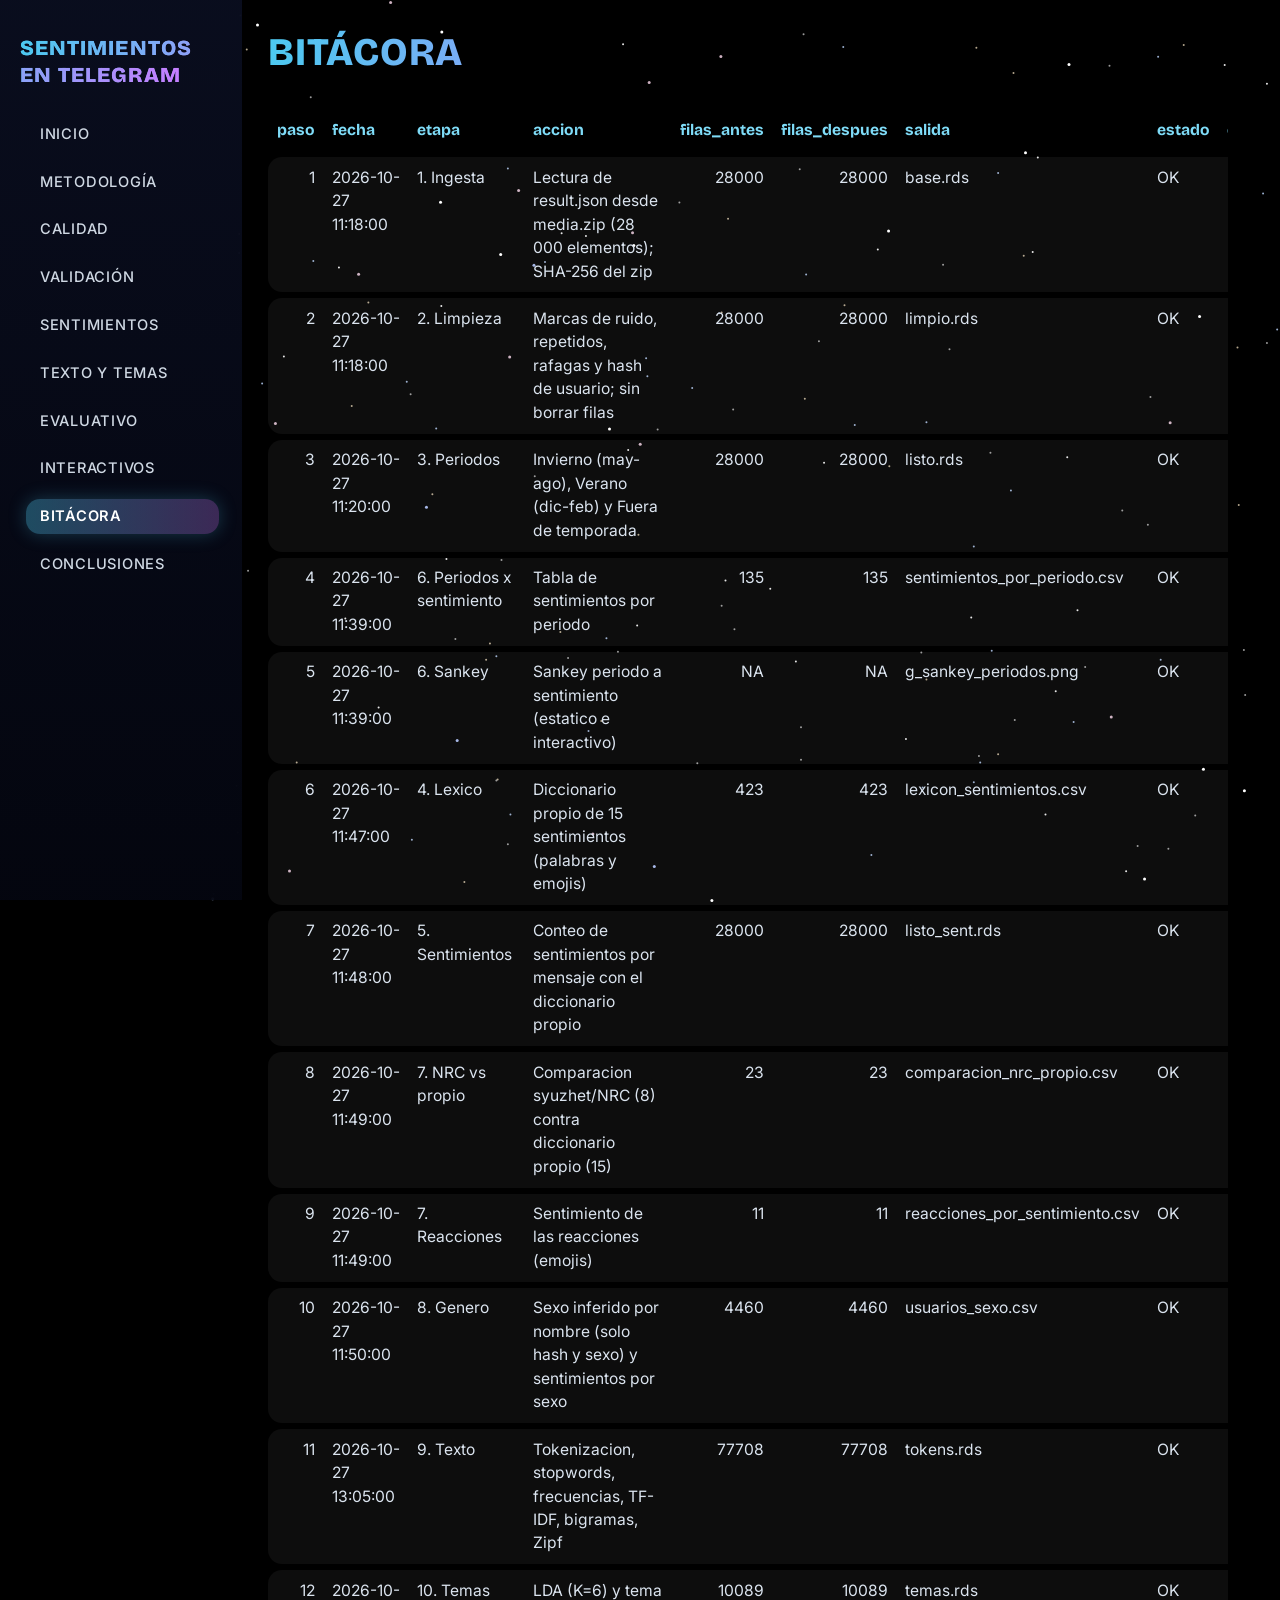
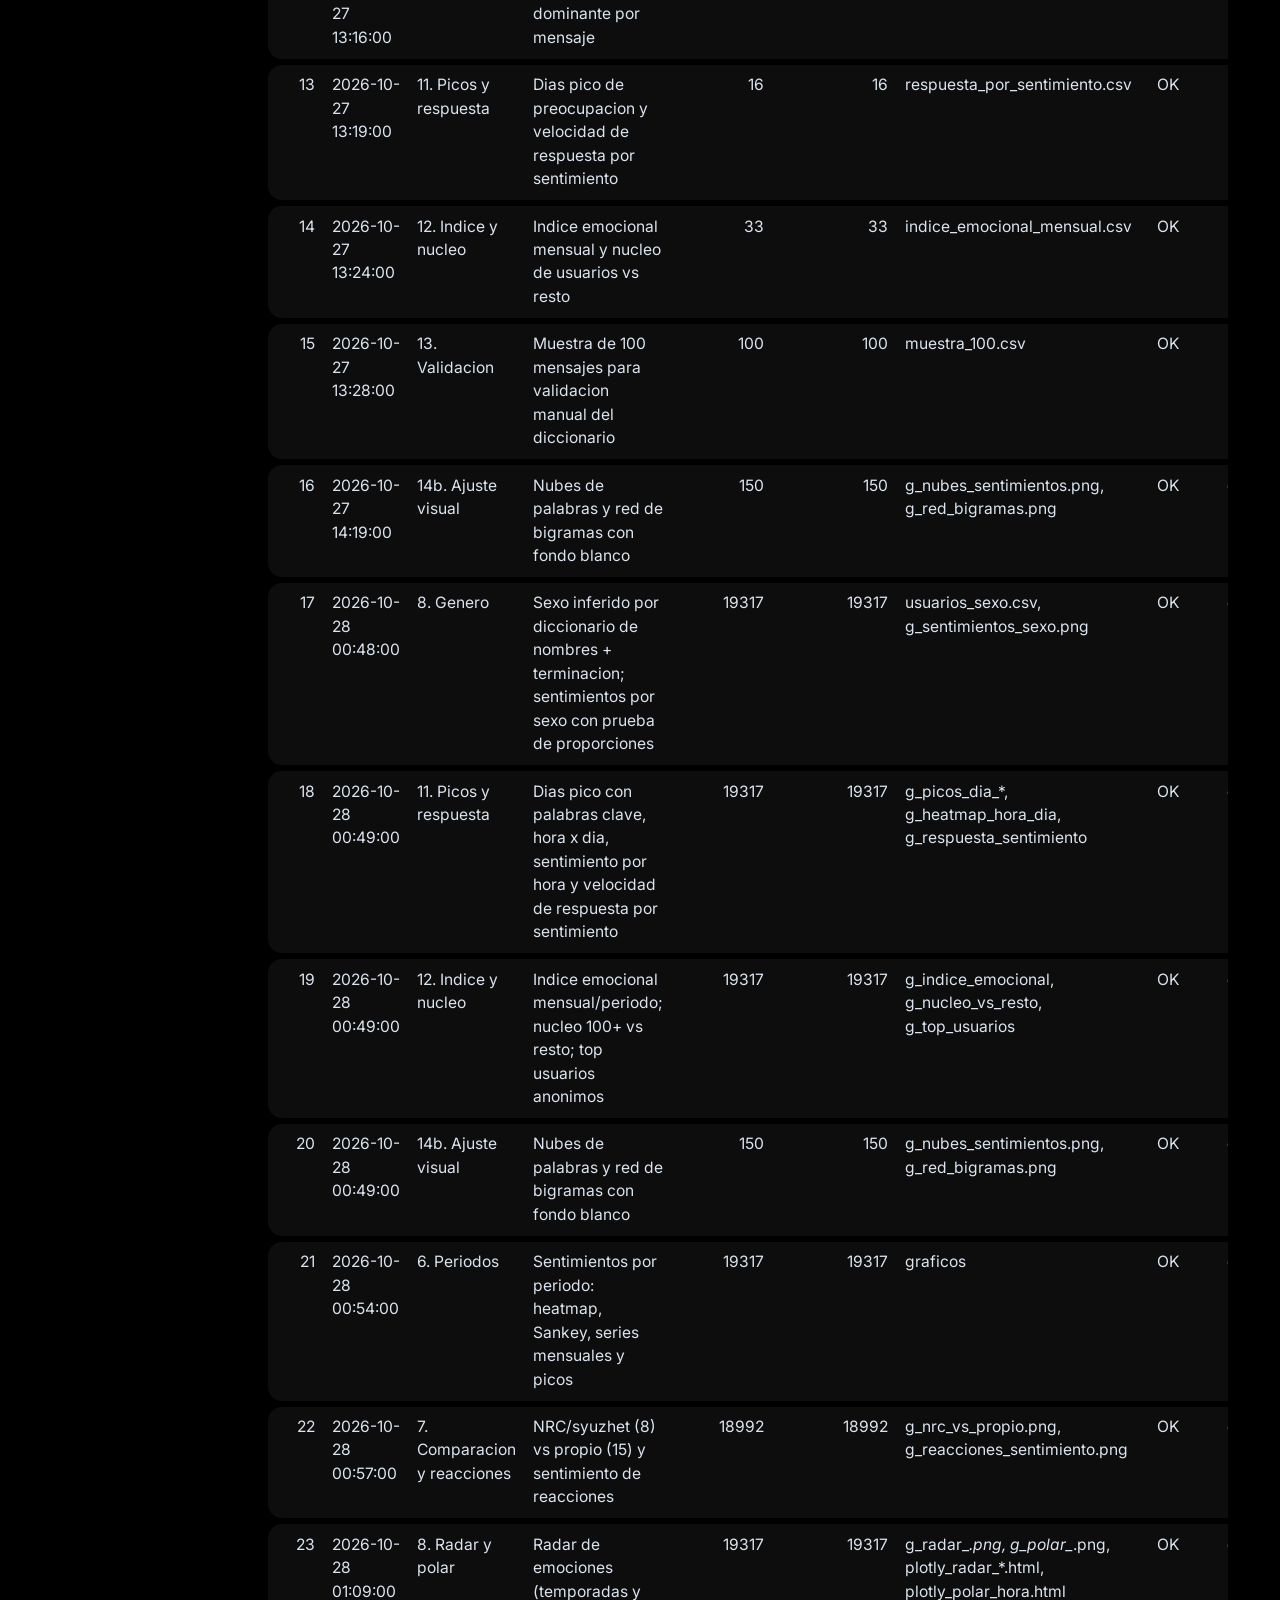
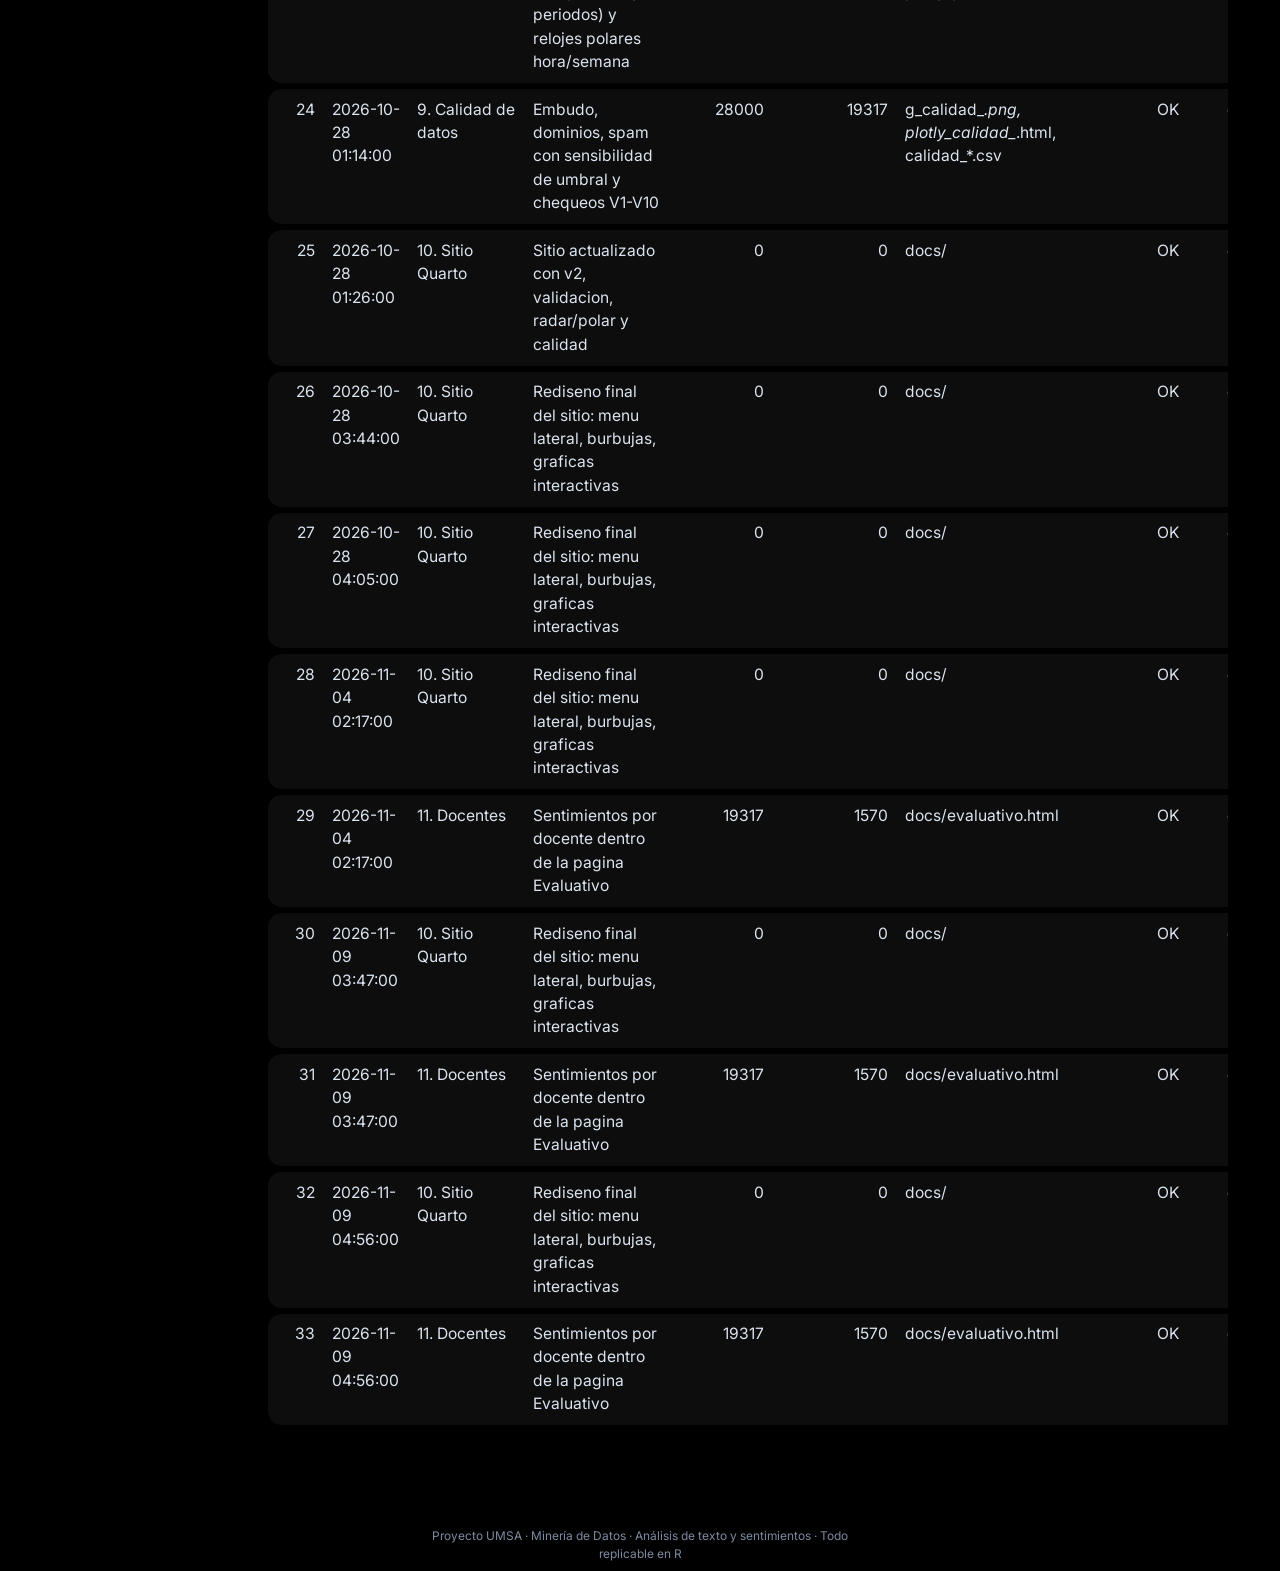
==== commit 0eb5376b: "Add files via upload" ====
--- a/bitacora.html
+++ b/bitacora.html
@@ -561,6 +561,28 @@
 <td style="text-align: left;">OK</td>
 <td style="text-align: left;">ejecucion</td>
 </tr>
+<tr class="even">
+<td style="text-align: right;">32</td>
+<td style="text-align: left;">2026-11-09 04:56:00</td>
+<td style="text-align: left;">10. Sitio Quarto</td>
+<td style="text-align: left;">Rediseno final del sitio: menu lateral, burbujas, graficas interactivas</td>
+<td style="text-align: right;">0</td>
+<td style="text-align: right;">0</td>
+<td style="text-align: left;">docs/</td>
+<td style="text-align: left;">OK</td>
+<td style="text-align: left;">ejecucion</td>
+</tr>
+<tr class="odd">
+<td style="text-align: right;">33</td>
+<td style="text-align: left;">2026-11-09 04:56:00</td>
+<td style="text-align: left;">11. Docentes</td>
+<td style="text-align: left;">Sentimientos por docente dentro de la pagina Evaluativo</td>
+<td style="text-align: right;">19317</td>
+<td style="text-align: right;">1570</td>
+<td style="text-align: left;">docs/evaluativo.html</td>
+<td style="text-align: left;">OK</td>
+<td style="text-align: left;">ejecucion</td>
+</tr>
 </tbody>
 </table>
 </div>
@@ -568,6 +590,38 @@
 
 
 </main> <!-- /main -->
+<script>
+
+(function () {
+
+  function envolver(t, n) { var w = t.split(" "), l = "", o = []; w.forEach(function (x) { if ((l + " " + x).trim().length > n) { o.push(l.trim()); l = x; } else { l += " " + x; } }); o.push(l.trim()); return o; }
+
+  function ajustar() {
+
+    if (window.innerWidth > 700 || !window.Plotly) return;
+
+    document.querySelectorAll(".js-plotly-plot").forEach(function (g) {
+
+      try {
+
+        var L = g.layout || {}, t = L.title && L.title.text, u = { "margin.r": 48, "margin.l": 6, "title.font.size": 13 };
+
+        if (t && t.indexOf("<br>") < 0) { var ls = envolver(t, 36); u["title.text"] = ls.join("<br>"); u["margin.t"] = 22 + 17 * ls.length; }
+
+        Plotly.relayout(g, u); Plotly.restyle(g, { cliponaxis: false });
+
+      } catch (e) {}
+
+    });
+
+  }
+
+  window.addEventListener("load", function () { setTimeout(ajustar, 1500); setTimeout(ajustar, 4000); });
+
+})();
+
+</script>
+
 <script id="quarto-html-after-body" type="application/javascript">
   window.document.addEventListener("DOMContentLoaded", function (event) {
     const icon = "";
--- a/styles.css
+++ b/styles.css
@@ -285,6 +285,14 @@
 
 /* ---------- dos columnas ---------- */
 .dos { display: grid; grid-template-columns: 1.35fr 1fr; gap: 30px; align-items: start; margin: 1rem 0 1.6rem; }
+@media (max-width: 700px) {
+  html, body { overflow-x: hidden; }
+  h1, .title { font-size: 1.7rem !important; } h2 { font-size: 1.15rem !important; }
+  .modebar-container { display: none !important; }
+  .html-widget { padding: 2px; border-radius: 14px; }
+  .tg .msg, .msg { max-width: 100% !important; }
+  .rgrid { grid-template-columns: repeat(2, 1fr); }
+}
 @media (max-width: 900px) { .dos { grid-template-columns: 1fr; } }
 .dos h2 { margin-top: 0; }
 .dos ol { list-style: none; counter-reset: paso; padding: 0; margin: 0; }
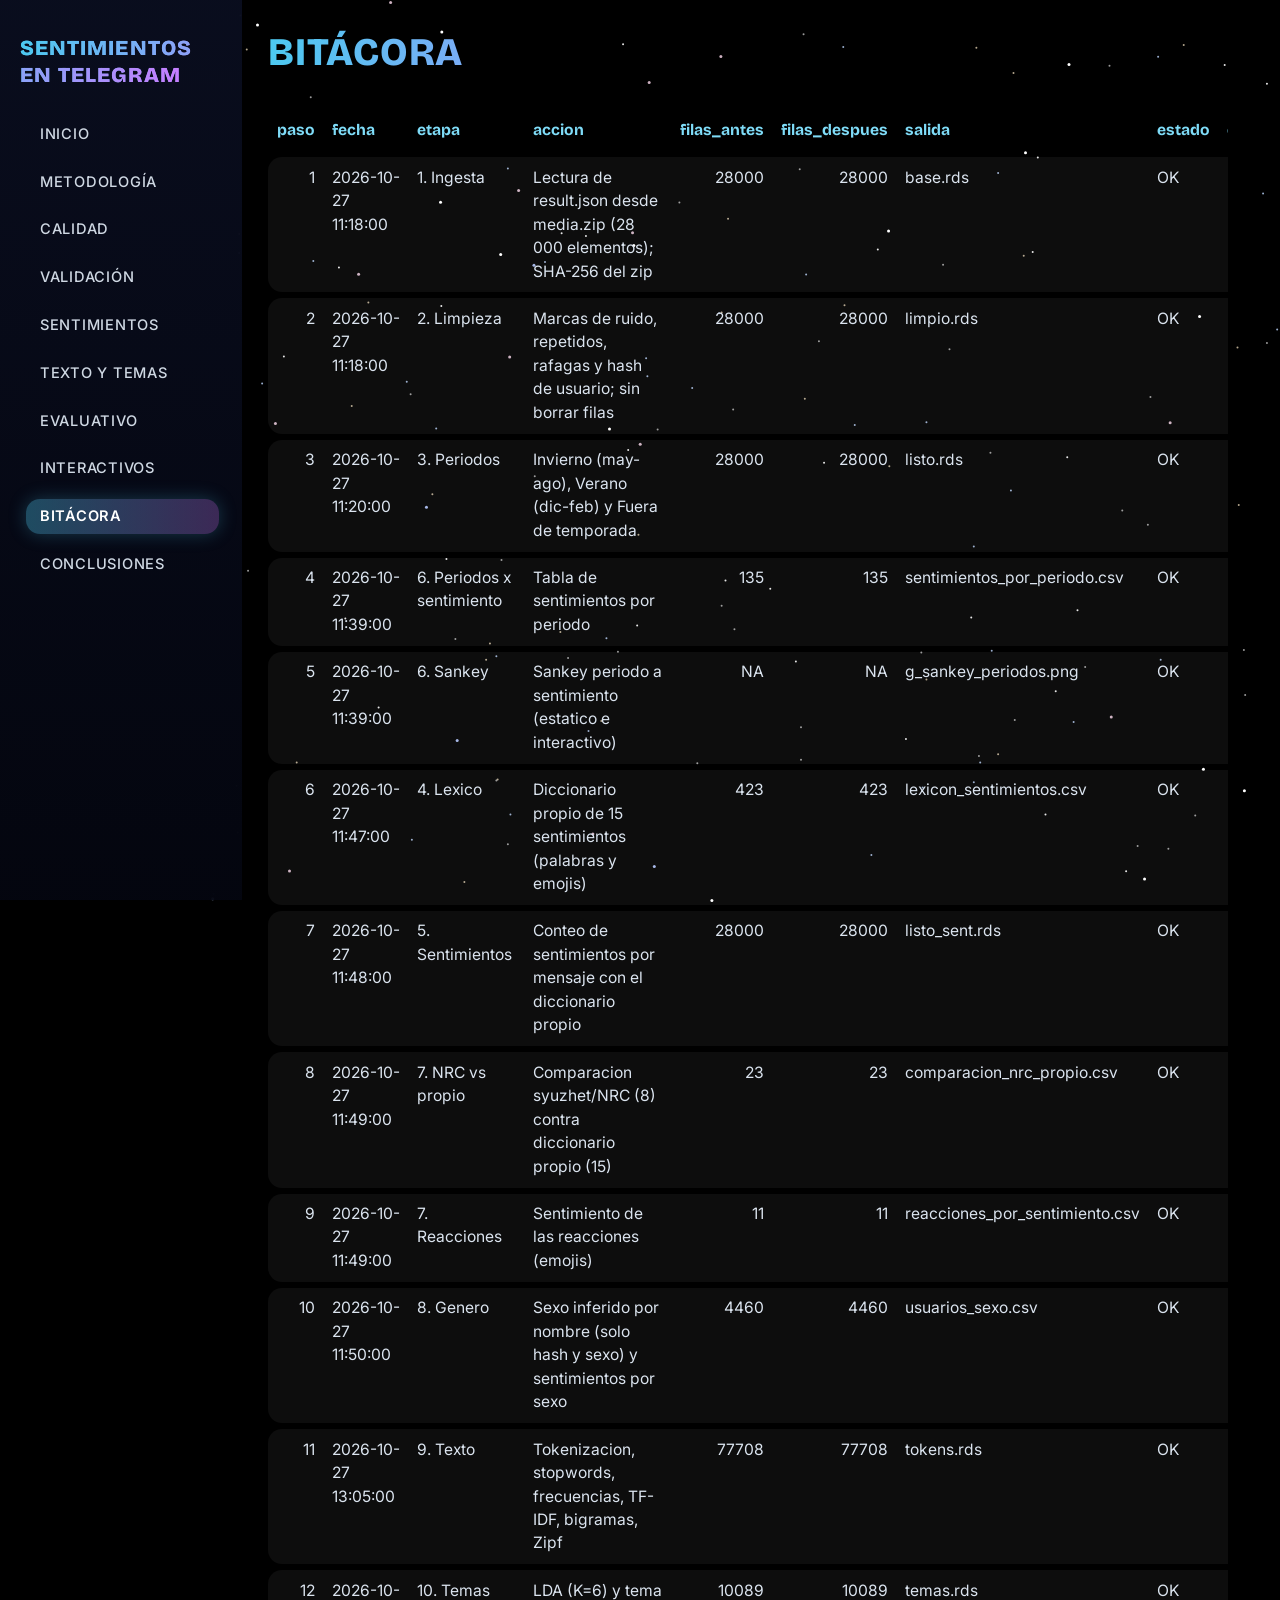
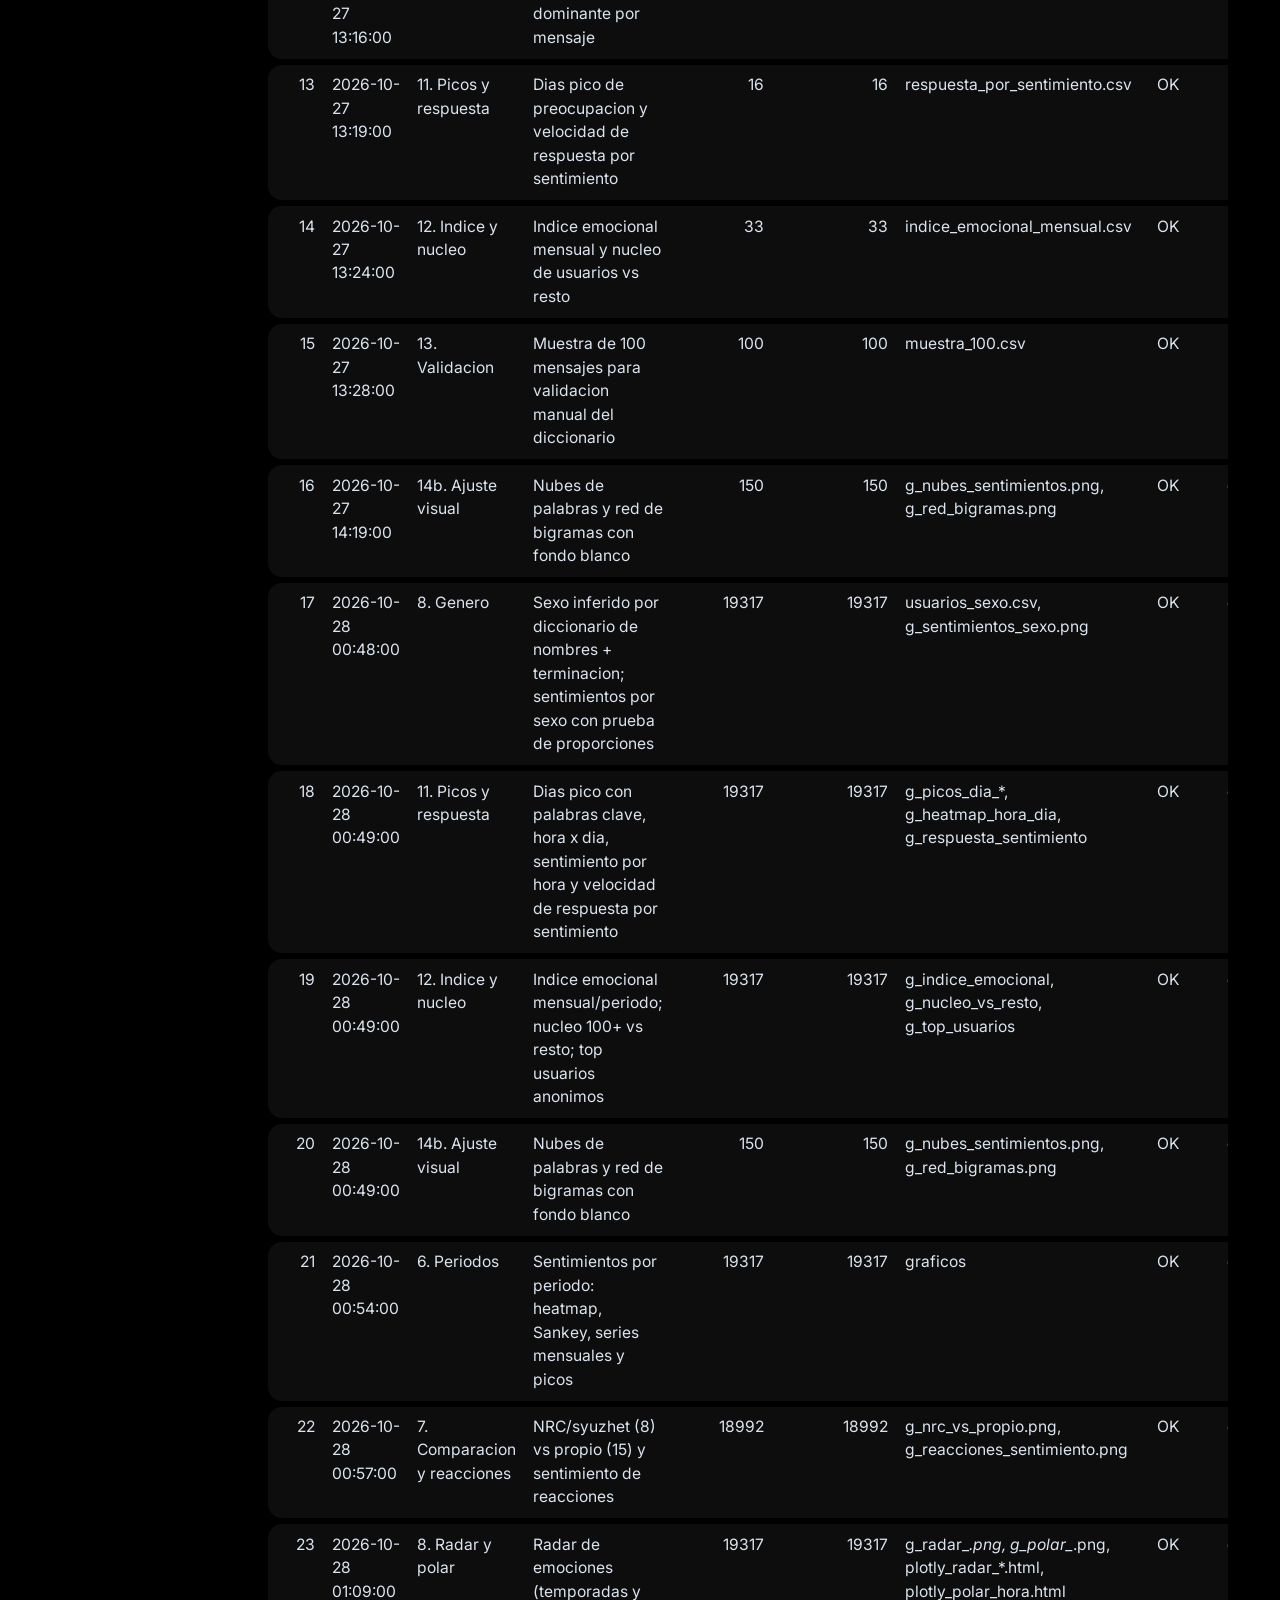
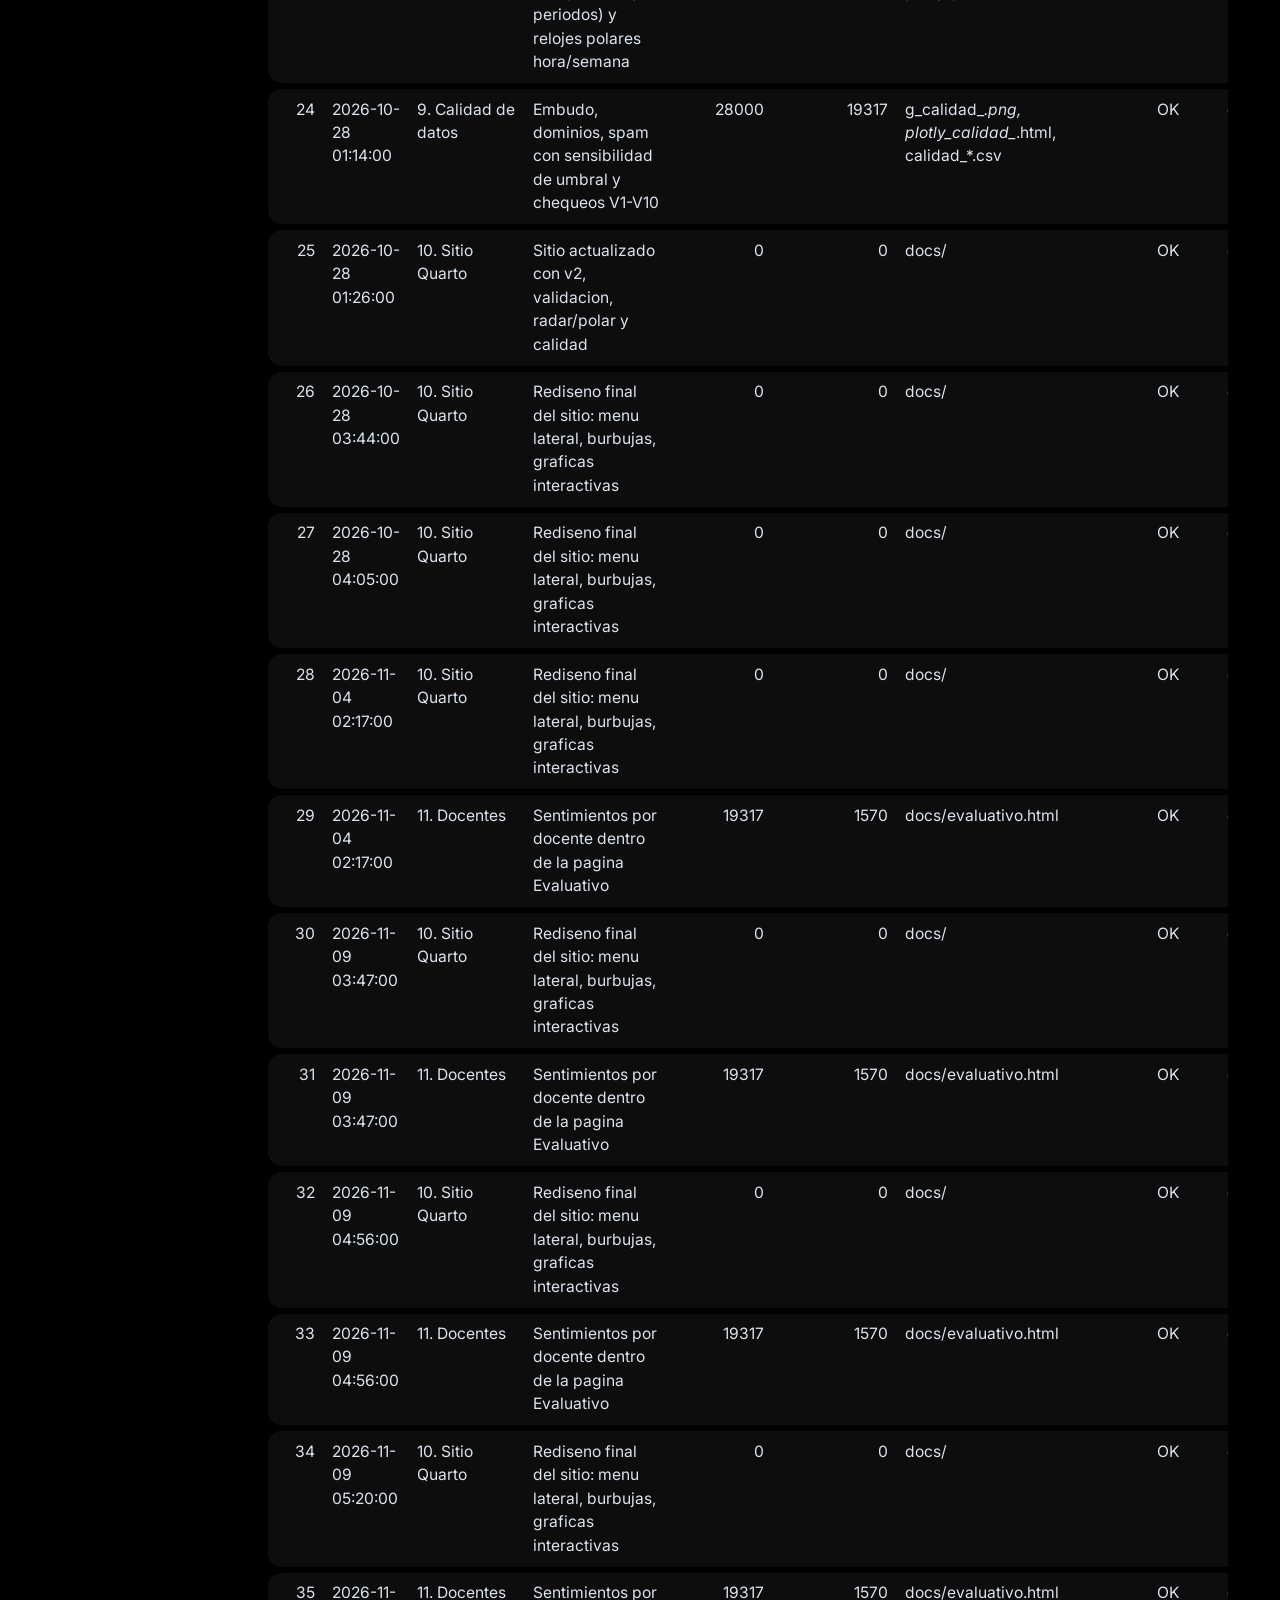
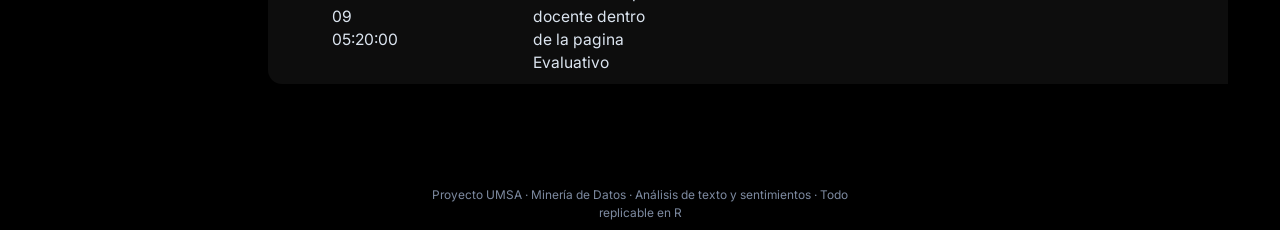
==== commit 7613d60b: "Add files via upload" ====
--- a/bitacora.html
+++ b/bitacora.html
@@ -575,6 +575,28 @@
 <tr class="odd">
 <td style="text-align: right;">33</td>
 <td style="text-align: left;">2026-11-09 04:56:00</td>
+<td style="text-align: left;">11. Docentes</td>
+<td style="text-align: left;">Sentimientos por docente dentro de la pagina Evaluativo</td>
+<td style="text-align: right;">19317</td>
+<td style="text-align: right;">1570</td>
+<td style="text-align: left;">docs/evaluativo.html</td>
+<td style="text-align: left;">OK</td>
+<td style="text-align: left;">ejecucion</td>
+</tr>
+<tr class="even">
+<td style="text-align: right;">34</td>
+<td style="text-align: left;">2026-11-09 05:20:00</td>
+<td style="text-align: left;">10. Sitio Quarto</td>
+<td style="text-align: left;">Rediseno final del sitio: menu lateral, burbujas, graficas interactivas</td>
+<td style="text-align: right;">0</td>
+<td style="text-align: right;">0</td>
+<td style="text-align: left;">docs/</td>
+<td style="text-align: left;">OK</td>
+<td style="text-align: left;">ejecucion</td>
+</tr>
+<tr class="odd">
+<td style="text-align: right;">35</td>
+<td style="text-align: left;">2026-11-09 05:20:00</td>
 <td style="text-align: left;">11. Docentes</td>
 <td style="text-align: left;">Sentimientos por docente dentro de la pagina Evaluativo</td>
 <td style="text-align: right;">19317</td>
--- a/styles.css
+++ b/styles.css
@@ -293,6 +293,9 @@
   .tg .msg, .msg { max-width: 100% !important; }
   .rgrid { grid-template-columns: repeat(2, 1fr); }
 }
+@media (max-width: 991.98px) {
+  #quarto-sidebar.sidebar { position: fixed !important; top: 41px !important; left: 0 !important; width: min(82vw, 300px) !important; max-width: 300px !important; height: calc(100vh - 41px) !important; max-height: none !important; z-index: 1100 !important; overflow-y: auto !important; }
+}
 @media (max-width: 900px) { .dos { grid-template-columns: 1fr; } }
 .dos h2 { margin-top: 0; }
 .dos ol { list-style: none; counter-reset: paso; padding: 0; margin: 0; }
